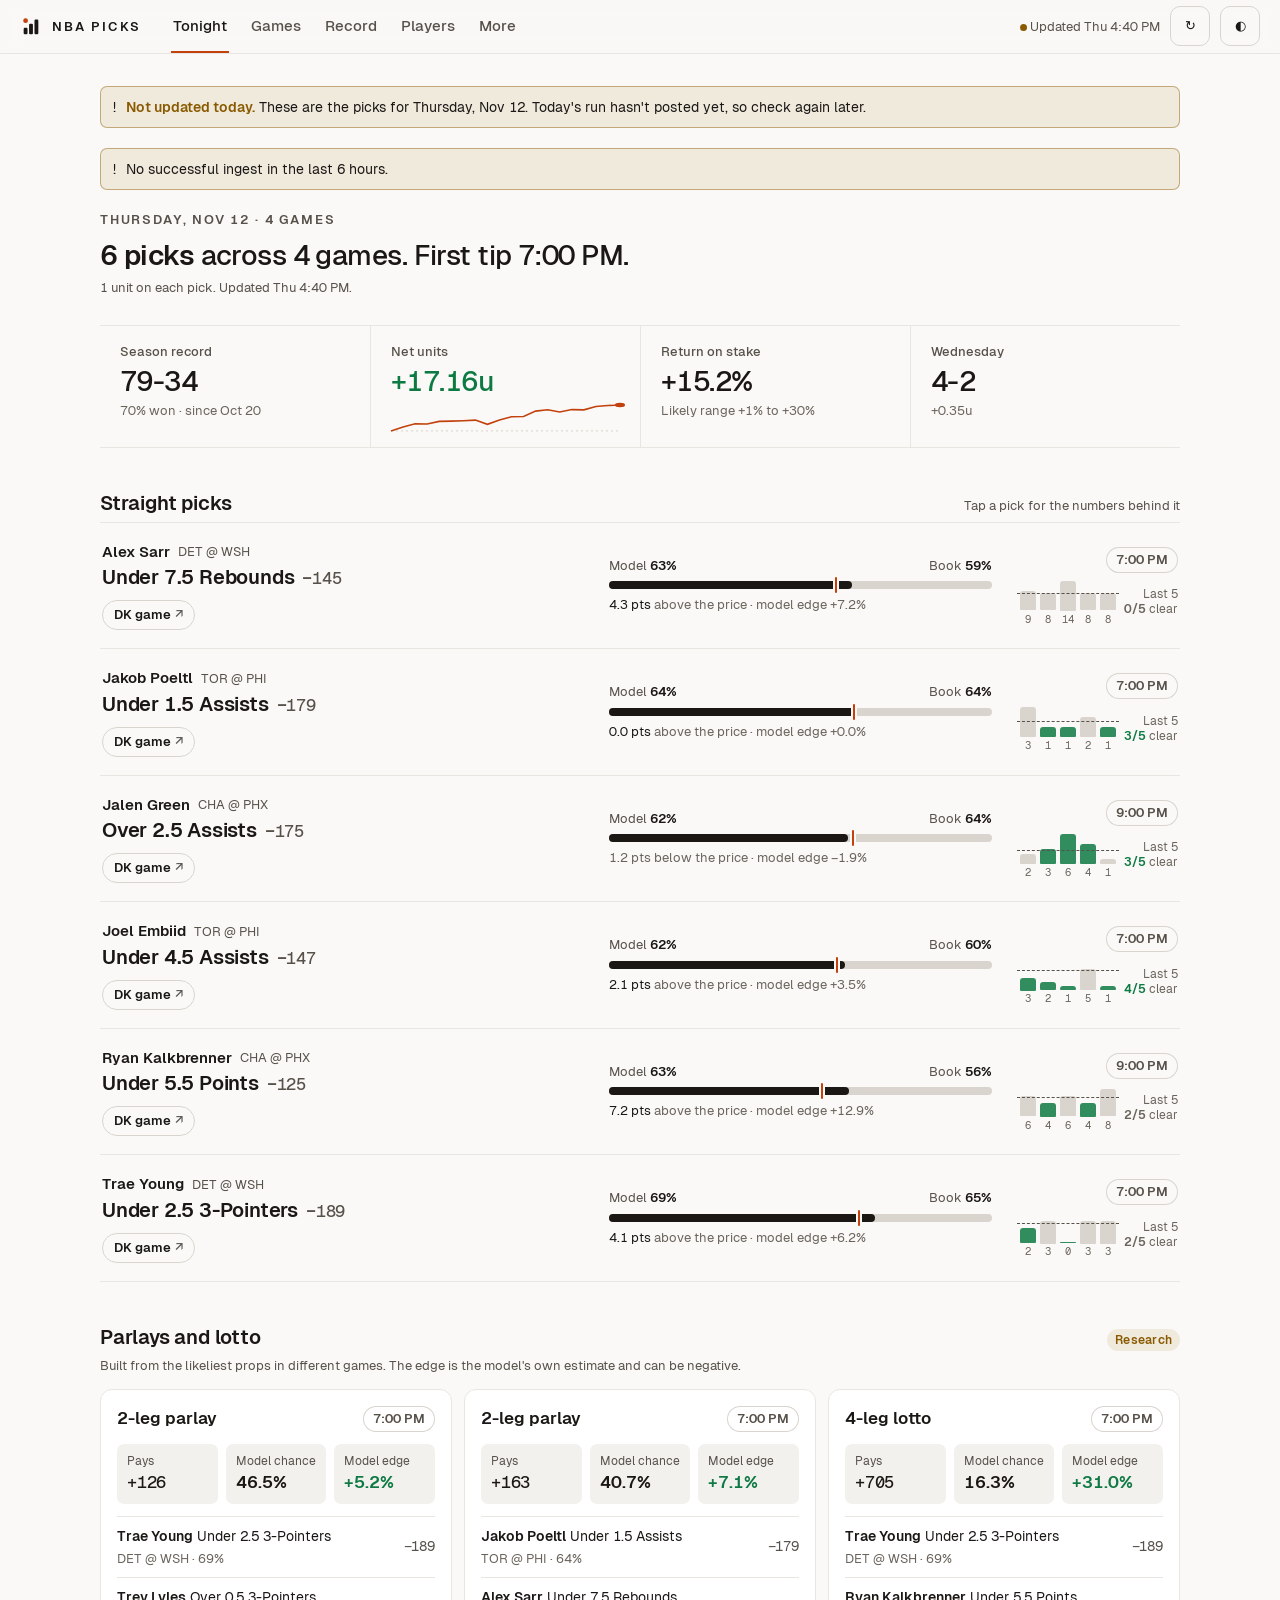
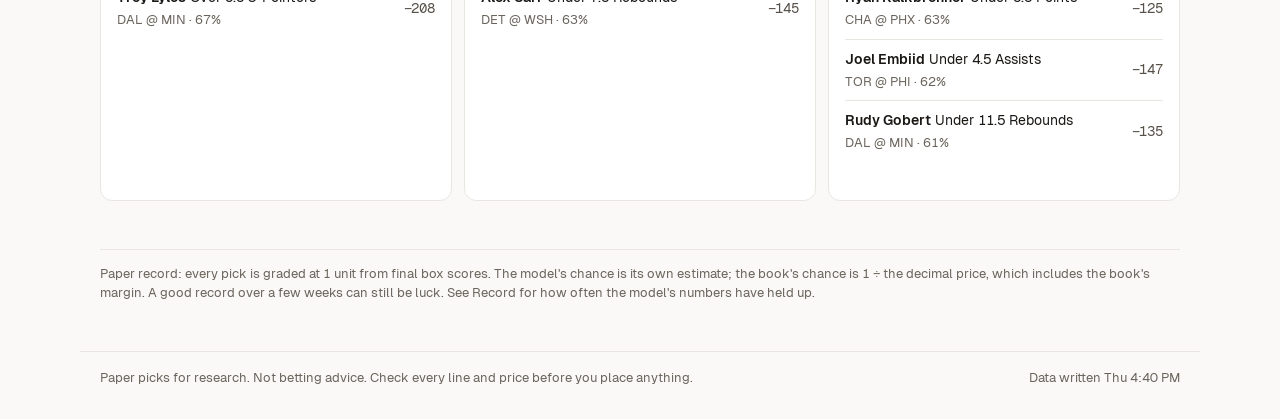
==== site/app/index.html @ 9c7eb616 "Add the NBA Picks app (site/app) in the Fundamentalist design Phone-first app over site/data.json: T" ====
<!doctype html>
<html lang="en">
<head>
<meta charset="utf-8">
<meta name="viewport" content="width=device-width, initial-scale=1, viewport-fit=cover">
<meta name="theme-color" content="#FAF9F7" media="(prefers-color-scheme: light)">
<meta name="theme-color" content="#0B0A09" media="(prefers-color-scheme: dark)">
<meta name="apple-mobile-web-app-capable" content="yes">
<meta name="mobile-web-app-capable" content="yes">
<meta name="apple-mobile-web-app-status-bar-style" content="black-translucent">
<meta name="apple-mobile-web-app-title" content="NBA Picks">
<meta name="format-detection" content="telephone=no">
<title>NBA Picks</title>
<link rel="manifest" href="manifest.webmanifest">
<link rel="apple-touch-icon" sizes="180x180" href="icons/icon-180.png">
<link rel="icon" type="image/svg+xml" href="icons/mark.svg">
<link rel="stylesheet" href="app.css">
<script>try { const t = localStorage.getItem("nba-theme"); if (t) document.documentElement.dataset.theme = t; } catch (e) {}</script>
</head>
<body>
<a class="skip" href="#main">Skip to content</a>
<header class="topbar">
  <a href="#tonight" class="brand-link" aria-label="NBA Picks, tonight"><svg class="mark" viewBox="0 0 24 24" aria-hidden="true"><rect x="4" y="14" width="4.2" height="7" rx="1.2" fill="currentColor"/><rect x="9.9" y="9.5" width="4.2" height="11.5" rx="1.2" fill="currentColor"/><rect x="15.8" y="5" width="4.2" height="16" rx="1.2" fill="currentColor"/><circle cx="6.1" cy="6.2" r="2.6" fill="var(--accent)"/></svg><span class="brand-name">NBA Picks</span></a>
  <nav class="tabs" aria-label="Views">
    <a href="#tonight" data-view="tonight">Tonight</a>
    <a href="#games" data-view="games">Games</a>
    <a href="#record" data-view="record">Record</a>
    <a href="#players" data-view="players">Players</a>
    <a href="#more" data-view="more">More</a>
  </nav>
  <div class="status">
    <span class="meta" id="updated"><span class="live-dot" id="dot"></span> —</span>
    <button class="btn icon" id="refresh" aria-label="Reload the latest picks">↻</button>
    <button class="btn icon" id="theme" aria-label="Switch light or dark">◐</button>
  </div>
</header>
<main id="main" tabindex="-1"><div class="skeleton"></div><div class="skeleton"></div><div class="skeleton"></div></main>
<aside class="drawer" id="drawer" aria-hidden="true" role="dialog" aria-modal="true" aria-label="Pick details">
  <div class="drawer-inner">
    <button class="btn icon close" id="drawer-close" aria-label="Close details">✕</button>
    <div id="drawer-body"></div>
  </div>
</aside>
<div class="scrim" id="scrim" hidden></div>
<nav class="bottom-tabs" aria-label="Main views">
  <a href="#tonight" data-view="tonight"><svg viewBox="0 0 24 24" fill="none" stroke="currentColor" stroke-width="1.7" aria-hidden="true"><circle cx="12" cy="12" r="8.5"/><path d="M3.5 12h17M12 3.5v17M6 6c2.6 2.2 2.6 9.8 0 12M18 6c-2.6 2.2-2.6 9.8 0 12"/></svg>Tonight</a>
  <a href="#games" data-view="games"><svg viewBox="0 0 24 24" fill="none" stroke="currentColor" stroke-width="1.7" aria-hidden="true"><rect x="3" y="5" width="18" height="14" rx="2"/><path d="M12 5v14"/><circle cx="12" cy="12" r="2.6"/></svg>Games</a>
  <a href="#record" data-view="record"><svg viewBox="0 0 24 24" fill="none" stroke="currentColor" stroke-width="1.7" aria-hidden="true"><path d="M4 18l5-6 4 3 7-9"/><path d="M4 21h16"/></svg>Record</a>
  <a href="#players" data-view="players"><svg viewBox="0 0 24 24" fill="none" stroke="currentColor" stroke-width="1.7" aria-hidden="true"><circle cx="12" cy="8" r="3.5"/><path d="M5 20c1.2-3.6 3.8-5.5 7-5.5s5.8 1.9 7 5.5"/></svg>Players</a>
  <a href="#more" data-view="more"><svg viewBox="0 0 24 24" fill="currentColor" aria-hidden="true"><circle cx="6" cy="12" r="1.7"/><circle cx="12" cy="12" r="1.7"/><circle cx="18" cy="12" r="1.7"/></svg>More</a>
</nav>
<footer class="foot">
  <span>Paper picks for research. Not betting advice. Check every line and price before you place anything.</span>
  <span id="foot-run"></span>
</footer>
<script id="embedded" type="application/json"></script>
<script src="app.js"></script>
</body>
</html>
---- site/app/app.css ----
@font-face { font-family: "Geist"; src: url("fonts/Geist-Regular.woff2") format("woff2"); font-weight: 400; font-style: normal; font-display: swap; }
@font-face { font-family: "Geist"; src: url("fonts/Geist-Medium.woff2") format("woff2"); font-weight: 500; font-style: normal; font-display: swap; }
@font-face { font-family: "Geist"; src: url("fonts/Geist-SemiBold.woff2") format("woff2"); font-weight: 600 700; font-style: normal; font-display: swap; }
@font-face { font-family: "Geist Mono"; src: url("fonts/GeistMono-Regular.woff2") format("woff2"); font-weight: 400; font-style: normal; font-display: swap; }
@font-face { font-family: "Geist Mono"; src: url("fonts/GeistMono-Medium.woff2") format("woff2"); font-weight: 500 600; font-style: normal; font-display: swap; }

/* NBA Picks app. Same family as the Fundamentalist app (Geist, hairlines, slim top bar with text tabs, bottom tabs
   on a phone, right-hand drawer, one orchestrated motion moment). The betting palette: a warm "arena at night"
   neutral, court orange for anything you can tap, and money colours (green won / red lost) used only on results
   and units. Meaning is always also carried by a word or sign (Won, Lost, +, −). */
:root {
  --font: "Geist", -apple-system, BlinkMacSystemFont, "SF Pro Text", "Segoe UI", Roboto, sans-serif;
  --mono: "Geist Mono", ui-monospace, "SF Mono", Menlo, monospace;
  --bg: #0B0A09; --panel: #131210; --panel2: #1B1916; --line: rgba(255,240,225,.075); --line2: rgba(255,240,225,.13);
  --text: #F1EEEA; --muted: #A8A39C; --faint: #8F8A83;
  --accent: #FF7A1A; --accent-ink: #FF9A4D; --accent-soft: rgba(255,122,26,.12); --on-accent: #1A0D02;
  --good: #3FD68C; --good-bg: rgba(63,214,140,.10); --good-line: rgba(63,214,140,.35);
  --bad: #FF6B6B; --bad-bg: rgba(255,107,107,.10);
  --hold: #E9C46A; --hold-bg: rgba(233,196,106,.10);
  --neutral: #A8A39C; --neutral-bg: rgba(255,240,225,.06);
  --meter: #F1EEEA; --tick: #FF9A4D;
  --shadow-pop: 0 16px 48px rgba(0,0,0,.55);
  --r-lg: 12px; --r: 10px; --r-sm: 7px; --r-xs: 4px;
  --t-13: 13px; --t-15: 15px; --t-17: 17px; --t-20: 20px; --t-28: 28px; --t-40: 40px;
  --ease: cubic-bezier(.2,.8,.2,1);
  color-scheme: dark;
}
@media (prefers-color-scheme: light) { :root:not([data-theme="dark"]) {
  --bg: #FAF9F7; --panel: #FFFFFF; --panel2: #F3F1EE; --line: #E9E5E0; --line2: #D9D4CD;
  --text: #1A1714; --muted: #57514A; --faint: #6A645C;
  --accent: #C2410C; --accent-ink: #B23A08; --accent-soft: rgba(194,65,12,.08); --on-accent: #FFFFFF;
  --good: #0E7A43; --good-bg: rgba(14,122,67,.08); --good-line: rgba(14,122,67,.35);
  --bad: #B42318; --bad-bg: rgba(180,35,24,.07);
  --hold: #8A5A00; --hold-bg: rgba(160,110,0,.10);
  --neutral: #57514A; --neutral-bg: rgba(0,0,0,.05);
  --meter: #1A1714; --tick: #C2410C;
  --shadow-pop: 0 16px 40px rgba(30,20,10,.14);
  color-scheme: light;
} }
:root[data-theme="light"] {
  --bg: #FAF9F7; --panel: #FFFFFF; --panel2: #F3F1EE; --line: #E9E5E0; --line2: #D9D4CD;
  --text: #1A1714; --muted: #57514A; --faint: #6A645C;
  --accent: #C2410C; --accent-ink: #B23A08; --accent-soft: rgba(194,65,12,.08); --on-accent: #FFFFFF;
  --good: #0E7A43; --good-bg: rgba(14,122,67,.08); --good-line: rgba(14,122,67,.35);
  --bad: #B42318; --bad-bg: rgba(180,35,24,.07);
  --hold: #8A5A00; --hold-bg: rgba(160,110,0,.10);
  --neutral: #57514A; --neutral-bg: rgba(0,0,0,.05);
  --meter: #1A1714; --tick: #C2410C;
  --shadow-pop: 0 16px 40px rgba(30,20,10,.14);
  color-scheme: light;
}
:root[data-theme="dark"] { color-scheme: dark; }

* { box-sizing: border-box; }
html, body { margin: 0; background: var(--bg); color: var(--text); font-family: var(--font); font-size: 15px; line-height: 1.5;
  -webkit-font-smoothing: antialiased; font-variant-numeric: tabular-nums; font-synthesis: none; }
a { color: var(--accent-ink); text-decoration: none; }
button { font-family: inherit; }
b, strong, h1, h2, h3, h4, th { font-weight: 600; }
h1 { font-size: var(--t-28); letter-spacing: -.02em; line-height: 1.15; margin: 0; text-wrap: balance; }
h2 { font-size: var(--t-20); letter-spacing: -.01em; margin: 40px 0 12px; text-wrap: balance; }
h3 { font-size: var(--t-15); margin: 0; }
p { margin: 0; }
:focus-visible { outline: 2px solid var(--accent); outline-offset: 2px; border-radius: 6px; }
.skip { position: absolute; left: -999px; } .skip:focus { left: 8px; top: 8px; z-index: 99; background: var(--panel); padding: 8px; }
.mono { font-family: var(--mono); font-variant-numeric: tabular-nums; letter-spacing: -.01em; }
.muted { color: var(--muted); } .faint { color: var(--faint); }
.pos { color: var(--good); } .neg { color: var(--bad); }
.sub { color: var(--muted); font-size: var(--t-13); margin-top: 6px; }
.kicker { margin: 0 0 8px; font-size: 13px; font-weight: 600; letter-spacing: .14em; text-transform: uppercase; color: var(--muted); }

/* ---------------------------------------------------------------- top bar (slim, text tabs, accent underline) */
.topbar { position: sticky; top: 0; z-index: 20; display: flex; align-items: center; gap: 20px; min-height: 52px;
  padding: 0 max(20px, env(safe-area-inset-right)) 0 max(20px, env(safe-area-inset-left));
  background: color-mix(in srgb, var(--bg) 86%, transparent); backdrop-filter: blur(10px); -webkit-backdrop-filter: blur(10px);
  border-bottom: 1px solid var(--line); }
.brand-link { display: flex; align-items: center; gap: 10px; color: var(--text); min-height: 44px; }
.mark { width: 22px; height: 22px; color: var(--text); flex: none; }
.brand-name { text-transform: uppercase; font-weight: 600; font-size: 13px; letter-spacing: .16em; white-space: nowrap; }
.tabs { display: flex; flex: 1 1 auto; overflow-x: auto; scrollbar-width: none; }
.tabs a { color: var(--muted); padding: 15px 2px; margin: 0 10px; font-weight: 500; white-space: nowrap; transition: color .15s; }
.tabs a:hover { color: var(--text); }
.tabs a.active { color: var(--text); box-shadow: inset 0 -2px 0 var(--accent); }
.status { display: flex; align-items: center; gap: 10px; white-space: nowrap; margin-left: auto; }
.meta { color: var(--muted); font-size: 13px; }
.btn { display: inline-flex; align-items: center; justify-content: center; gap: 6px; min-height: 34px; padding: 6px 12px; border-radius: var(--r);
  border: 1px solid var(--line2); background: transparent; color: var(--text); font-size: 13px; font-weight: 500; cursor: pointer;
  transition: border-color .15s, background .15s; }
.btn:hover { border-color: var(--accent); }
.btn.icon { width: 40px; height: 40px; padding: 0; }
.live-dot { width: 7px; height: 7px; border-radius: 50%; background: var(--good); display: inline-block; }
.live-dot.stale { background: var(--hold); }

main { max-width: 1120px; margin: 0 auto; padding: 32px max(20px, env(safe-area-inset-right)) 48px max(20px, env(safe-area-inset-left)); min-height: 70vh; outline: none; }
.foot { max-width: 1120px; margin: 0 auto; padding: 16px max(20px, env(safe-area-inset-right)) 32px max(20px, env(safe-area-inset-left));
  border-top: 1px solid var(--line); color: var(--faint); font-size: 13px; display: flex; gap: 8px 16px; flex-wrap: wrap; justify-content: space-between; }

/* ---------------------------------------------------------------- page head: kicker, one big line, the toggle */
.head { display: flex; justify-content: space-between; align-items: flex-end; gap: 16px; flex-wrap: wrap; margin-bottom: 28px; }
.head > div { min-width: 0; }
.verdict { font-size: var(--t-28); font-weight: 500; letter-spacing: -.02em; line-height: 1.22; max-width: 30ch; margin: 0; text-wrap: balance; }
.verdict b { font-weight: 600; }
.seg { display: inline-flex; gap: 2px; padding: 3px; border-radius: 999px; background: var(--panel); border: 1px solid var(--line); }
.seg a { padding: 6px 14px; border-radius: 999px; color: var(--muted); font-size: 13px; font-weight: 500; white-space: nowrap; }
.seg a.on { background: var(--panel2); color: var(--text); box-shadow: inset 0 0 0 1px var(--line2); }

/* banner for old data / paused / warnings */
.fresh { display: flex; gap: 10px; align-items: flex-start; background: var(--hold-bg); border: 1px solid color-mix(in srgb, var(--hold) 45%, transparent);
  border-radius: var(--r-sm); padding: 10px 12px; margin: 0 0 20px; font-size: 14px; line-height: 1.45; }
.fresh b { color: var(--hold); }

/* ---------------------------------------------------------------- record strip (tiles separated by hairlines) */
.strip { display: grid; grid-template-columns: repeat(4, minmax(0, 1fr)); border-top: 1px solid var(--line); border-bottom: 1px solid var(--line); margin: 0 0 8px; }
.tile { padding: 16px 20px; min-width: 0; display: grid; gap: 4px; align-content: start; }
.tile + .tile { border-left: 1px solid var(--line); }
.tile .l { font-size: 13px; color: var(--muted); font-weight: 500; }
.tile .v { font-size: var(--t-28); font-weight: 500; letter-spacing: -.02em; line-height: 1.1; white-space: nowrap; }
.tile .s { font-size: 13px; color: var(--faint); }
.tile svg { display: block; width: 100%; height: 26px; margin-top: 4px; overflow: visible; }

/* ---------------------------------------------------------------- the pick card: a bet slip, flat with hairlines */
.sec-h { display: flex; justify-content: space-between; align-items: baseline; gap: 12px; flex-wrap: wrap; margin: 40px 0 4px; }
.sec-h h2 { margin: 0; }
.sec-h .meta a { font-weight: 500; }
.slips { list-style: none; margin: 0; padding: 0; }
.slip { display: grid; grid-template-columns: minmax(0, 1.25fr) minmax(0, 1fr) auto; gap: 8px 28px; align-items: center;
  padding: 18px 2px; border-bottom: 1px solid var(--line); cursor: pointer; transition: background .15s; position: relative; }
.slip:hover { background: color-mix(in srgb, var(--panel) 70%, transparent); }
.slip:first-child { border-top: 1px solid var(--line); }
.who { display: flex; align-items: center; gap: 8px; flex-wrap: wrap; color: var(--muted); font-size: 13px; }
.who .p { color: var(--text); font-weight: 600; font-size: 15px; }
.bet { font-size: var(--t-20); font-weight: 600; letter-spacing: -.01em; margin-top: 2px; line-height: 1.25; }
.bet .odds { font-family: var(--mono); font-weight: 500; font-size: 17px; color: var(--muted); margin-left: 8px; }
.slip-books { display: flex; flex-wrap: wrap; gap: 6px; margin-top: 10px; }
.slip-r { display: flex; flex-direction: column; align-items: flex-end; gap: 8px; }

.book { display: inline-flex; align-items: center; gap: 4px; min-height: 30px; padding: 4px 11px; border-radius: 999px; font-size: 13px; font-weight: 600;
  border: 1px solid var(--line2); color: var(--text); background: transparent; transition: border-color .15s, background .15s; white-space: nowrap; }
.book:hover { border-color: var(--accent); background: var(--accent-soft); }
.book.primary { background: var(--accent); border-color: var(--accent); color: var(--on-accent); }
.book.primary:hover { background: var(--accent-ink); }
.book .arw { opacity: .7; font-weight: 500; }

/* edge meter: model chance (bar) against the book's price (tick). The one orchestrated moment: on load the bars
   fill and the book ticks glide into place. */
.edge { display: grid; gap: 6px; min-width: 0; }
.edge-top { display: flex; justify-content: space-between; gap: 8px; font-size: 13px; color: var(--muted); }
.edge-top b { color: var(--text); font-weight: 600; }
.track { position: relative; height: 8px; border-radius: 4px; background: var(--line2); }
.fill { position: absolute; inset: 0 auto 0 0; border-radius: 4px; background: var(--meter); transform-origin: left center;
  animation: grow .9s var(--ease) both; animation-delay: calc(var(--i, 0) * 60ms); }
.tick { position: absolute; top: -4px; width: 2px; height: 16px; margin-left: -1px; border-radius: 1px; background: var(--tick);
  box-shadow: 0 0 0 2px var(--bg); animation: glide .9s var(--ease) both; animation-delay: calc(var(--i, 0) * 60ms + 120ms); }
.edge-note { font-size: 13px; color: var(--faint); }
.edge-note .up { color: var(--text); }
@keyframes grow { from { transform: scaleX(0); } }
@keyframes glide { from { left: 0%; opacity: 0; } }

/* last five games against the line: a basketball-only detail */
.l5 { display: grid; gap: 3px; }
.l5-plot, .l5-x { display: grid; grid-template-columns: repeat(5, 16px); gap: 4px; }
.l5-plot { height: 30px; align-items: end; position: relative; }
.l5-plot .b { display: block; border-radius: 3px 3px 1px 1px; background: var(--line2); transform-origin: bottom; animation: rise-b .7s var(--ease) both; animation-delay: calc(var(--i, 0) * 50ms + 200ms); }
.l5-plot .b.hit { background: var(--good); opacity: .85; }
.l5-plot .ln { position: absolute; left: -3px; right: -3px; border-top: 1.5px dashed var(--muted); z-index: 1; }
.l5-x span { font-size: 10.5px; color: var(--faint); font-family: var(--mono); text-align: center; line-height: 1; }
@keyframes rise-b { from { transform: scaleY(0); } }
.l5-wrap { display: flex; align-items: center; gap: 8px; }
.l5-cap { font-size: 12px; color: var(--faint); line-height: 1.25; text-align: right; }

/* result chips: colour only on the money; the word always says it too */
.res { display: inline-flex; align-items: center; gap: 6px; height: 26px; padding: 0 10px; border-radius: 999px; font-size: 13px; font-weight: 600; white-space: nowrap; }
.res.win { color: var(--good); background: var(--good-bg); }
.res.loss { color: var(--bad); background: var(--bad-bg); }
.res.pending { color: var(--muted); background: transparent; box-shadow: inset 0 0 0 1px var(--line2); }
.res.live { color: var(--accent-ink); background: var(--accent-soft); }
.res.void, .res.push { color: var(--neutral); background: var(--neutral-bg); }
.tag { display: inline-flex; align-items: center; height: 22px; padding: 0 8px; border-radius: 999px; font-size: 12px; font-weight: 600; letter-spacing: .02em;
  color: var(--hold); background: var(--hold-bg); }
.tag.plain { color: var(--muted); background: var(--neutral-bg); }

/* bet-all row */
.allrow { display: flex; flex-wrap: wrap; gap: 8px; align-items: center; margin: 14px 0 16px; }
.allrow .meta { margin-right: 4px; }

/* ---------------------------------------------------------------- parlays: tickets with legs */
.tickets { display: grid; grid-template-columns: repeat(auto-fit, minmax(min(100%, 340px), 1fr)); gap: 12px; }
.ticket { border: 1px solid var(--line); border-radius: var(--r-lg); background: var(--panel); padding: 16px; display: grid; gap: 12px; align-content: start; }
.ticket-h { display: flex; justify-content: space-between; align-items: flex-start; gap: 10px; flex-wrap: wrap; }
.ticket-h .t { font-weight: 600; font-size: 17px; }
.ticket-nums { display: grid; grid-template-columns: repeat(3, 1fr); gap: 8px; }
.ticket-nums div { background: var(--panel2); border-radius: var(--r-sm); padding: 8px 10px; display: grid; }
.ticket-nums span { font-size: 12px; color: var(--muted); } .ticket-nums b { font-size: 17px; font-weight: 600; }
.legs { list-style: none; margin: 0; padding: 0; display: grid; }
.legs li { display: grid; grid-template-columns: minmax(0, 1fr) auto; gap: 2px 10px; padding: 9px 0; border-top: 1px solid var(--line); font-size: 14px; }
.legs li .m { color: var(--faint); font-size: 13px; }
.legs li .r { grid-row: span 2; align-self: center; display: flex; gap: 8px; align-items: center; }

/* ---------------------------------------------------------------- games */
.games { display: grid; grid-template-columns: repeat(auto-fill, minmax(min(100%, 300px), 1fr)); gap: 12px; }
.game { border: 1px solid var(--line); border-radius: var(--r-lg); background: var(--panel); padding: 16px; display: grid; gap: 12px; }
.game-h { display: flex; justify-content: space-between; align-items: center; gap: 8px; font-size: 13px; color: var(--muted); }
.team { display: grid; grid-template-columns: 52px minmax(0, 1fr) 44px; align-items: center; gap: 10px; }
.team .ab { font-weight: 600; font-size: 17px; letter-spacing: .02em; }
.team .sc { font-family: var(--mono); font-size: 17px; text-align: right; }
.team .pc { font-size: 13px; color: var(--muted); text-align: right; }
.team.fav .ab { color: var(--text); }
.split { display: flex; height: 6px; border-radius: 3px; overflow: hidden; background: var(--line2); gap: 2px; }
.split i { display: block; height: 100%; background: var(--muted); transform-origin: left; animation: grow .9s var(--ease) both; }
.split i.fav { background: var(--meter); }
.game-picks { border-top: 1px solid var(--line); padding-top: 10px; display: grid; gap: 4px; font-size: 14px; }
.game-picks button { all: unset; cursor: pointer; display: flex; justify-content: space-between; gap: 8px; padding: 4px 0; }
.game-picks button:hover .gp-b { color: var(--accent-ink); }
.game-picks button:focus-visible { outline: 2px solid var(--accent); }
.gp-b { font-weight: 500; }

/* ---------------------------------------------------------------- record */
.chart { border-top: 1px solid var(--line); border-bottom: 1px solid var(--line); padding: 16px 0 8px; margin: 8px 0 0; }
.chart svg { display: block; width: 100%; height: 220px; overflow: visible; }
.chart .grid line { stroke: var(--line); }
.chart text { fill: var(--faint); font-size: 11px; font-family: var(--mono); }
.chart .zero { stroke: var(--line2); stroke-dasharray: 3 4; }
.chart .ln { fill: none; stroke: var(--accent); stroke-width: 2; stroke-linejoin: round; stroke-linecap: round; }
.chart .plot { animation: reveal 1.1s var(--ease) both; }
.chart .area { fill: var(--accent-soft); }
.chart .end { fill: var(--accent); stroke: var(--bg); stroke-width: 3; animation: fadein .3s 1s both; }
@keyframes reveal { from { clip-path: inset(0 100% 0 0); } to { clip-path: inset(0 0 0 0); } }
@keyframes fadein { from { opacity: 0; } }
.legend { font-size: 13px; color: var(--muted); margin-top: 6px; }

.two { display: grid; grid-template-columns: minmax(0, 1fr) minmax(0, 1fr); gap: 48px; }
.rows { list-style: none; margin: 0; padding: 0; }
.rows > li { border-bottom: 1px solid var(--line); }
.rows > li:first-child { border-top: 1px solid var(--line); }
.mkt { display: grid; grid-template-columns: 110px minmax(0, 1fr) 70px; gap: 12px; align-items: center; padding: 12px 2px; }
.mkt .n { font-size: 13px; color: var(--faint); }
.hbar { height: 6px; border-radius: 3px; background: var(--line2); position: relative; }
.hbar i { position: absolute; top: 0; bottom: 0; border-radius: 3px; transform-origin: left; animation: grow .9s var(--ease) both; }
.hbar i.p { background: var(--good); } .hbar i.n { background: var(--bad); }
.hbar .mid { position: absolute; left: 50%; top: -3px; bottom: -3px; width: 1px; background: var(--muted); }

details.day > summary { list-style: none; display: grid; grid-template-columns: minmax(0, 1fr) 70px 80px 18px; gap: 12px; align-items: center;
  padding: 12px 2px; cursor: pointer; min-height: 48px; }
details.day > summary::-webkit-details-marker { display: none; }
details.day > summary .chev { color: var(--faint); transition: transform .2s var(--ease); text-align: right; }
details.day[open] > summary .chev { transform: rotate(90deg); }
details.day > summary .d { font-weight: 500; }
details.day > summary .wl { font-family: var(--mono); color: var(--muted); }
details.day > summary .u { text-align: right; font-family: var(--mono); font-weight: 500; }
.day-picks { list-style: none; margin: 0 0 12px; padding: 0; }
.day-picks li { display: grid; grid-template-columns: minmax(0, 1fr) auto; gap: 2px 12px; padding: 8px 2px 8px 14px; border-left: 2px solid var(--line2); margin-left: 2px; font-size: 14px; }
.day-picks li .m { color: var(--faint); font-size: 13px; }
.day-picks li .r { grid-row: span 2; align-self: center; display: flex; gap: 8px; align-items: center; }

.calib { display: grid; gap: 10px; }
.cb { display: grid; grid-template-columns: 104px minmax(0, 1fr) 96px; gap: 12px; align-items: center; font-size: 14px; }
.cb .k { color: var(--muted); }
.cb .track { height: 8px; }
.cb .obs { position: absolute; inset: 0 auto 0 0; border-radius: 4px; background: var(--good); transform-origin: left; animation: grow .9s var(--ease) both; }
.cb .pred { position: absolute; top: -4px; width: 2px; height: 16px; margin-left: -1px; background: var(--text); box-shadow: 0 0 0 2px var(--bg); animation: glide .9s var(--ease) both; }
.cb .v { text-align: right; font-family: var(--mono); font-size: 13px; color: var(--muted); }
.honest { margin-top: 16px; padding: 14px 16px; border: 1px solid var(--line); border-radius: var(--r); background: var(--panel); display: grid; gap: 8px; font-size: 14px; line-height: 1.5; }
.honest b { font-weight: 600; }

/* ---------------------------------------------------------------- players */
.players { display: grid; grid-template-columns: repeat(auto-fill, minmax(min(100%, 340px), 1fr)); gap: 12px; }
.player { border: 1px solid var(--line); border-radius: var(--r-lg); background: var(--panel); padding: 16px; display: grid; gap: 10px; align-content: start; }
.player-h { display: flex; justify-content: space-between; align-items: baseline; gap: 8px; flex-wrap: wrap; }
.player-h b { font-size: 17px; }
.props { list-style: none; margin: 0; padding: 0; }
.props li { display: grid; grid-template-columns: minmax(0, 1fr) auto; gap: 6px 12px; align-items: center; padding: 10px 0; border-top: 1px solid var(--line); }
.props .pb { font-weight: 500; } .props .pm { font-size: 13px; color: var(--faint); }

/* ---------------------------------------------------------------- more */
.kv { display: grid; grid-template-columns: minmax(120px, 200px) minmax(0, 1fr); gap: 0 16px; margin: 0; }
.kv dt, .kv dd { padding: 10px 0; border-bottom: 1px solid var(--line); margin: 0; font-size: 14px; }
.kv dt { color: var(--muted); }
.more-list { list-style: none; margin: 0; padding: 0; display: grid; gap: 8px; }
.more-list a { display: flex; align-items: center; justify-content: space-between; min-height: 52px; padding: 0 16px; border: 1px solid var(--line); border-radius: var(--r); background: var(--panel); color: var(--text); font-weight: 500; }

.empty { padding: 20px 2px; color: var(--muted); border-top: 1px solid var(--line); border-bottom: 1px solid var(--line); }
.disclosure { color: var(--faint); font-size: 13px; border-top: 1px solid var(--line); padding-top: 14px; margin-top: 48px; line-height: 1.5; }

/* ---------------------------------------------------------------- drawer (slides in from the right, like the Fundamentalist stock drawer) */
.scrim { position: fixed; inset: 0; background: rgba(0,0,0,.45); z-index: 40; animation: fadein .15s; }
.drawer { position: fixed; top: 0; right: 0; height: 100%; width: min(560px, 100vw); background: var(--bg); border-left: 1px solid var(--line);
  box-shadow: var(--shadow-pop); z-index: 50; transform: translateX(105%); transition: transform .22s var(--ease); overflow-y: auto; visibility: hidden; }
.drawer.open { transform: none; visibility: visible; }
.drawer-inner { padding: max(24px, env(safe-area-inset-top)) max(24px, env(safe-area-inset-right)) max(32px, env(safe-area-inset-bottom)) 24px; position: relative; display: grid; gap: 24px; }
.drawer .close { position: absolute; top: max(16px, env(safe-area-inset-top)); right: max(16px, env(safe-area-inset-right)); width: 44px; height: 44px; }
.dh { padding-right: 52px; display: grid; gap: 4px; }
.dh .bet { font-size: var(--t-28); letter-spacing: -.02em; }
.dfacts { display: grid; grid-template-columns: repeat(3, minmax(0, 1fr)); gap: 8px; }
.dfacts div { background: var(--panel); border: 1px solid var(--line); border-radius: var(--r-sm); padding: 10px 12px; display: grid; gap: 2px; }
.dfacts span { font-size: 12px; color: var(--muted); } .dfacts b { font-size: 17px; font-weight: 600; }
.why { display: grid; grid-template-columns: minmax(110px, 170px) minmax(0, 1fr); gap: 0 16px; margin: 0; }
.why dt, .why dd { padding: 9px 0; border-bottom: 1px solid var(--line); margin: 0; font-size: 14px; }
.why dt { color: var(--muted); }
.reason { font-size: 14px; color: var(--muted); padding: 10px 12px; border-left: 3px solid var(--accent); background: var(--accent-soft); border-radius: var(--r-xs); }
.dsec h3 { font-size: 13px; color: var(--faint); font-weight: 600; letter-spacing: .08em; text-transform: uppercase; margin-bottom: 8px; }
.l5.big .l5-plot, .l5.big .l5-x { grid-template-columns: repeat(5, 40px); gap: 10px; }
.l5.big .l5-plot { height: 110px; }
.l5.big .l5-x span { font-size: 13px; }

/* ---------------------------------------------------------------- view entry: a short rise, staggered, from a visible start */
.view > * { animation: rise .32s var(--ease) both; }
.view > *:nth-child(2) { animation-delay: 30ms; } .view > *:nth-child(3) { animation-delay: 60ms; } .view > *:nth-child(4) { animation-delay: 90ms; }
.view > *:nth-child(n+5) { animation-delay: 120ms; }
@keyframes rise { from { opacity: .001; transform: translateY(6px); } }
.skeleton { height: 64px; border-bottom: 1px solid var(--line); background: linear-gradient(90deg, transparent, var(--panel), transparent); background-size: 200% 100%; animation: sh 1.2s linear infinite; }
@keyframes sh { from { background-position: 200% 0; } to { background-position: -200% 0; } }

@media (prefers-reduced-motion: reduce) {
  *, *::before, *::after { animation: none !important; transition: none !important; }
}

/* ---------------------------------------------------------------- tablet */
@media (max-width: 960px) {
  .brand-name { display: none; }
  .tabs a { margin: 0 7px; }
  #updated { display: none; }
  .two { grid-template-columns: 1fr; gap: 8px; }
  .slip { grid-template-columns: minmax(0, 1fr) minmax(0, 1fr); }
  .slip-r { grid-column: 1 / -1; flex-direction: row; justify-content: space-between; align-items: center; }
}

/* ---------------------------------------------------------------- iPhone (bottom tabs, 44px targets, safe areas) */
.bottom-tabs { display: none; }
@media (max-width: 640px) {
  html { -webkit-text-size-adjust: 100%; }
  .topbar { padding-top: max(6px, env(safe-area-inset-top)); padding-bottom: 6px; gap: 8px; }
  .topbar .tabs { display: none; }
  .brand-name { display: inline; }
  main { padding: 20px max(16px, env(safe-area-inset-right)) calc(96px + env(safe-area-inset-bottom)) max(16px, env(safe-area-inset-left)); }
  .foot { padding-bottom: calc(96px + env(safe-area-inset-bottom)); }
  .btn { min-height: 44px; } .btn.icon { width: 44px; height: 44px; }
  .book { min-height: 40px; padding: 6px 14px; font-size: 14px; }
  .bottom-tabs { display: grid; grid-template-columns: repeat(5, 1fr); position: fixed; left: 0; right: 0; bottom: 0; z-index: 30;
    padding: 4px max(4px, env(safe-area-inset-right)) env(safe-area-inset-bottom) max(4px, env(safe-area-inset-left));
    background: color-mix(in srgb, var(--bg) 90%, transparent); backdrop-filter: blur(12px); -webkit-backdrop-filter: blur(12px); border-top: 1px solid var(--line); }
  .bottom-tabs a { display: flex; flex-direction: column; align-items: center; justify-content: center; gap: 3px; min-height: 54px; color: var(--muted); font-size: 12px; font-weight: 500; }
  .bottom-tabs a svg { width: 22px; height: 22px; }
  .bottom-tabs a.active { color: var(--text); } .bottom-tabs a.active svg { color: var(--accent); }
  h1 { font-size: 24px; } h2 { font-size: 19px; margin-top: 32px; }
  .verdict { font-size: var(--t-20); }
  .head { margin-bottom: 20px; }
  .strip { grid-template-columns: repeat(2, minmax(0, 1fr)); }
  .tile { padding: 12px; } .tile .v { font-size: var(--t-20); }
  .tile:nth-child(odd) { border-left: 0; } .tile:nth-child(n+3) { border-top: 1px solid var(--line); }
  .slip { grid-template-columns: 1fr; gap: 12px; padding: 16px 0; }
  .slip-r { grid-column: auto; }
  .bet { font-size: 19px; }
  .ticket-nums b { font-size: 15px; }
  .mkt { grid-template-columns: 84px minmax(0, 1fr) 64px; }
  details.day > summary { grid-template-columns: minmax(0, 1fr) 54px 72px 14px; gap: 8px; }
  .cb { grid-template-columns: 64px minmax(0, 1fr) 84px; gap: 8px; }
  .why { grid-template-columns: 1fr; } .why dt { border-bottom: 0; padding-bottom: 0; } .why dd { padding-top: 2px; }
  .kv { grid-template-columns: 1fr; } .kv dt { border-bottom: 0; padding-bottom: 0; } .kv dd { padding-top: 2px; }
  .dfacts b { font-size: 15px; }
  .drawer-inner { padding-left: 16px; padding-right: 16px; }
}
@media (max-width: 640px) and (display-mode: standalone) { .topbar { padding-top: max(12px, env(safe-area-inset-top)); } }
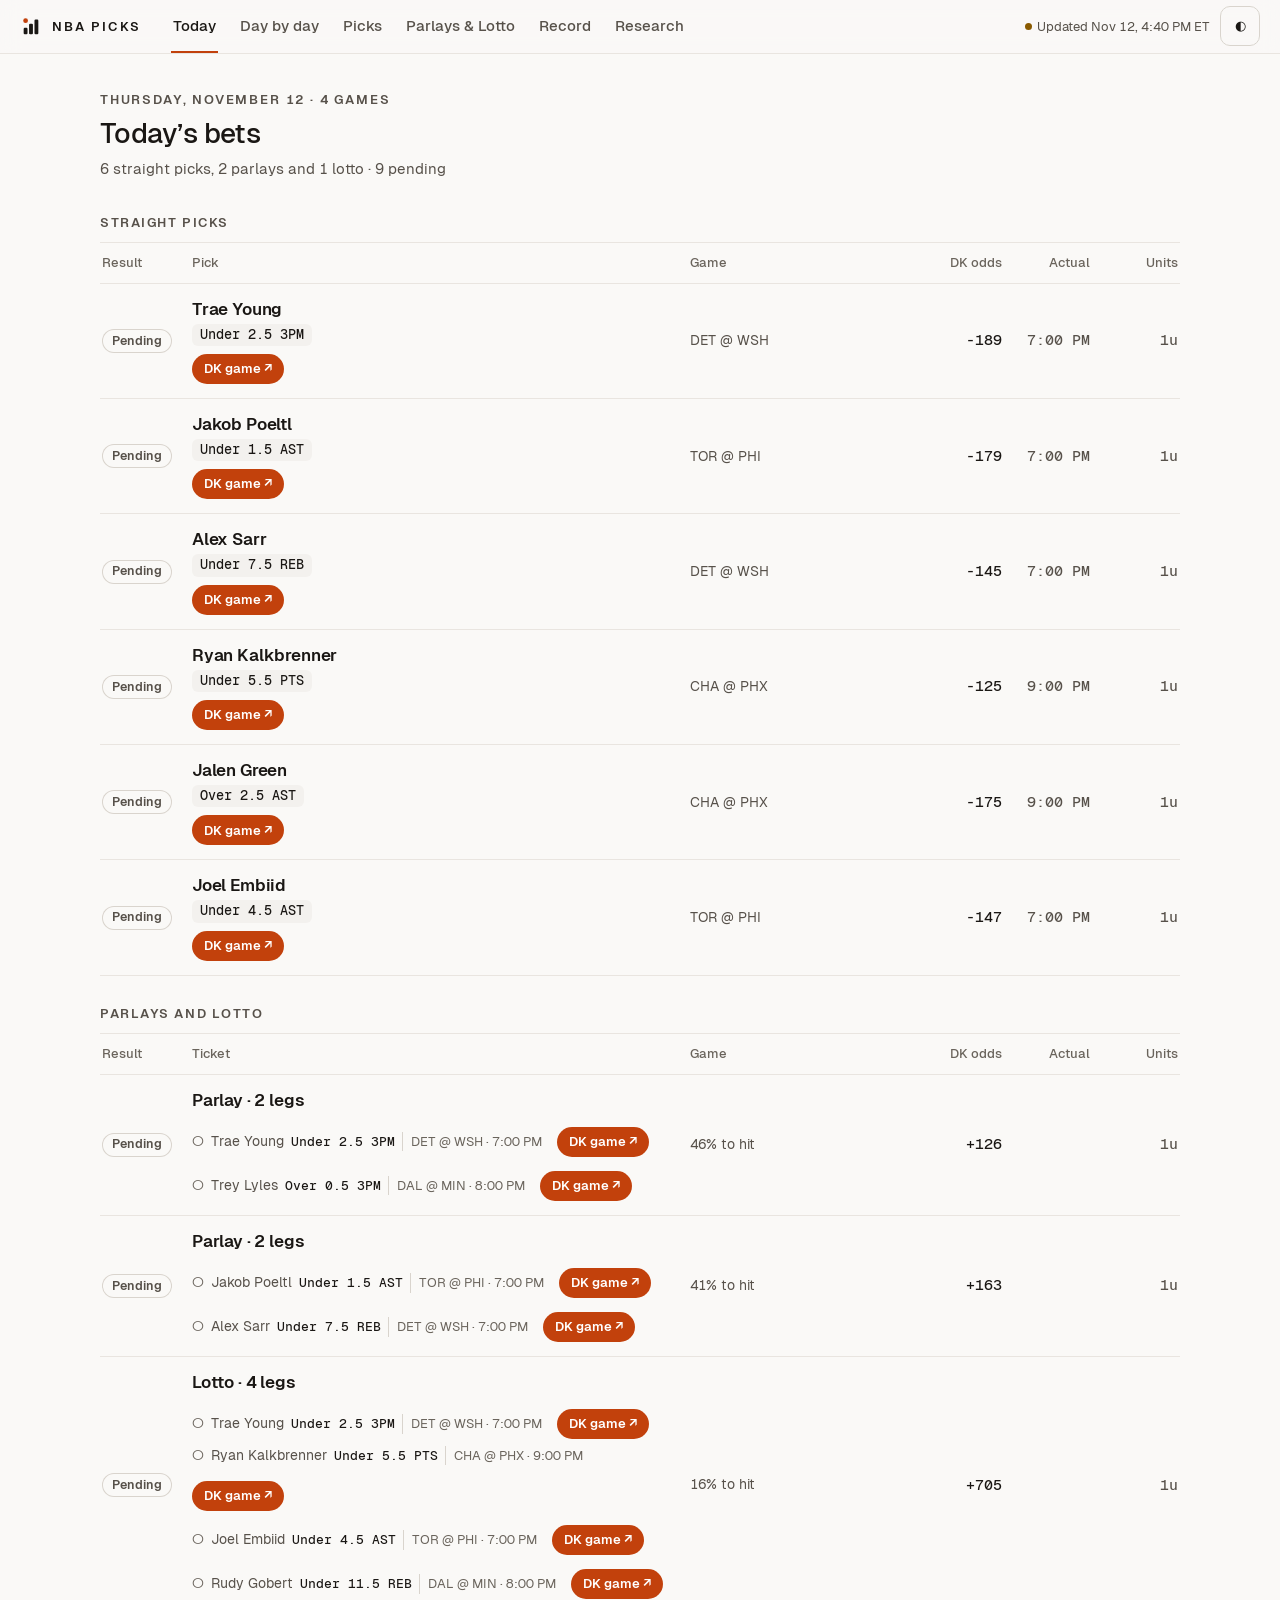
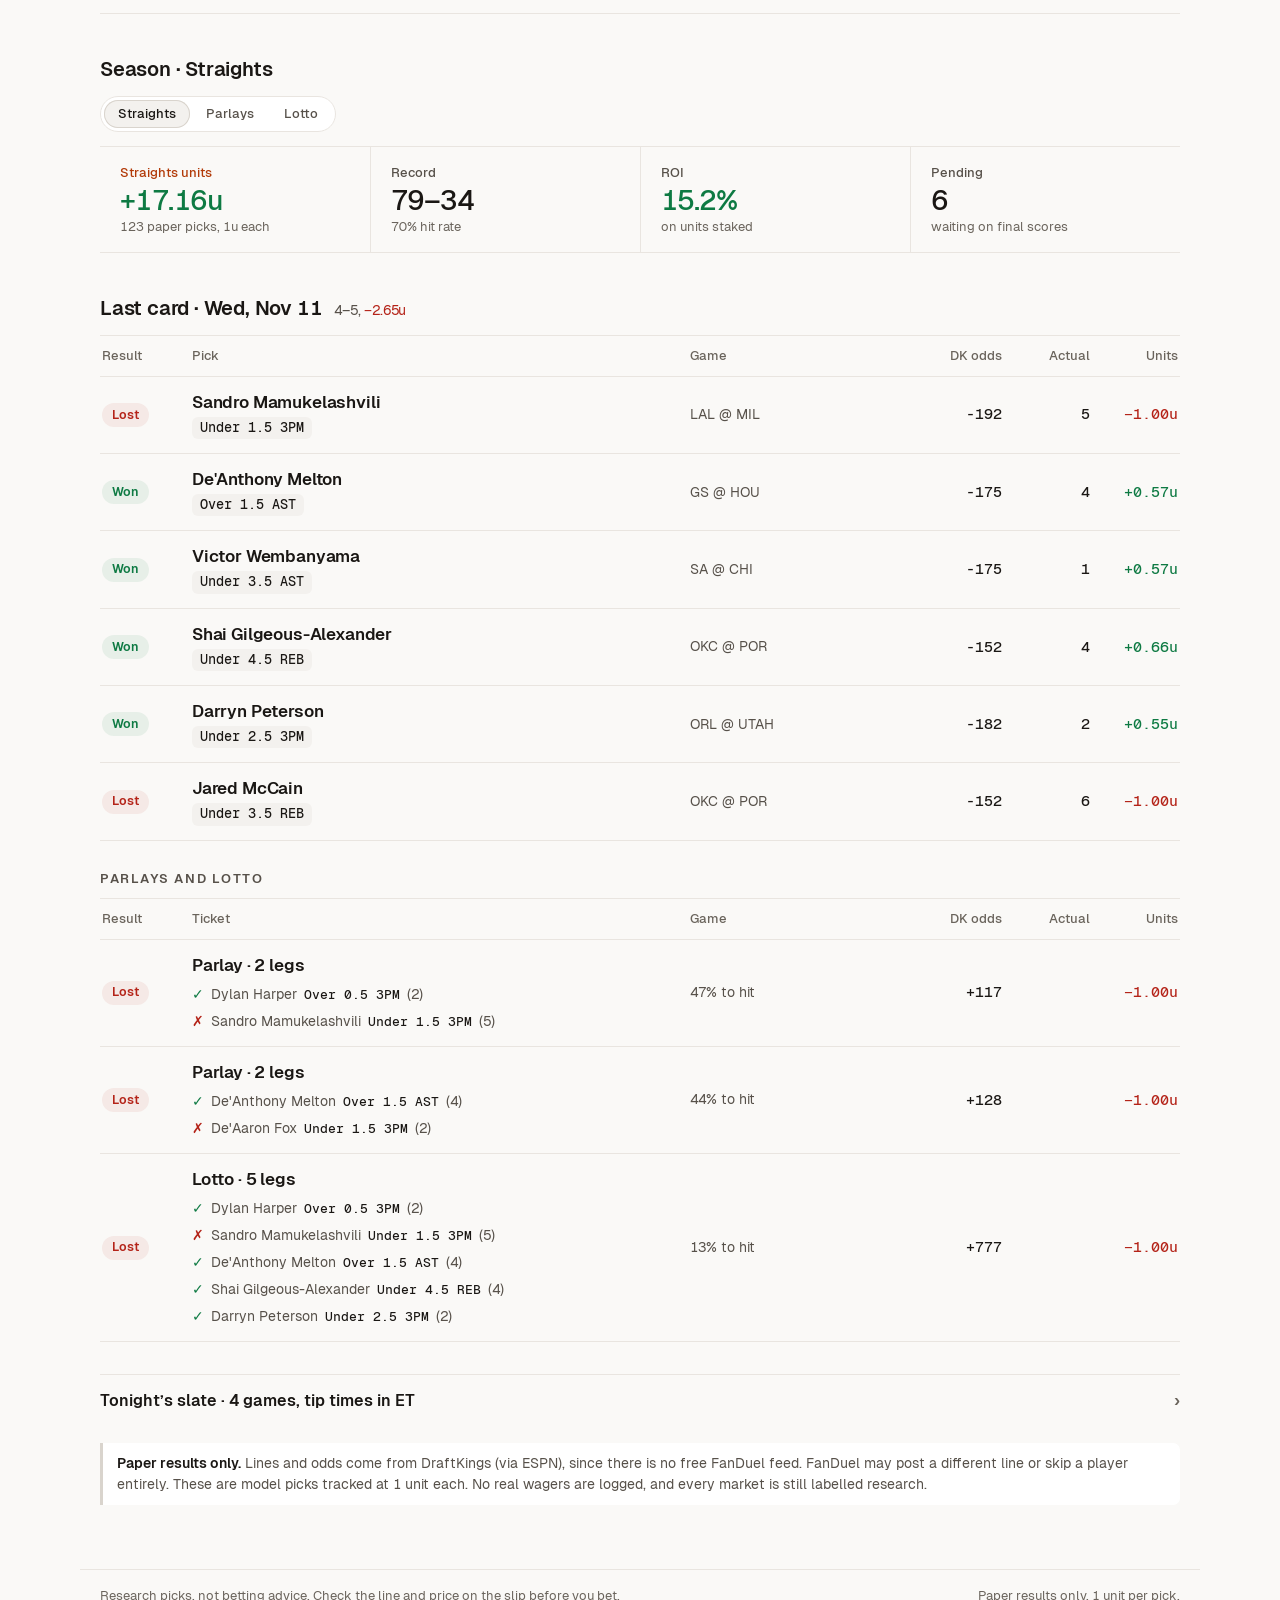
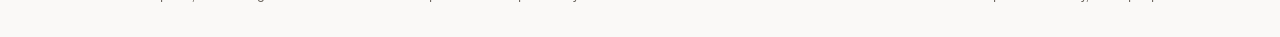
==== commit 83dfe885: "NBA Picks app: same tabs and sections as the NBA Picks dashboard, new design Uday preferred the cont" ====
--- a/site/app/index.html
+++ b/site/app/index.html
@@ -20,38 +20,18 @@
 <body>
 <a class="skip" href="#main">Skip to content</a>
 <header class="topbar">
-  <a href="#tonight" class="brand-link" aria-label="NBA Picks, tonight"><svg class="mark" viewBox="0 0 24 24" aria-hidden="true"><rect x="4" y="14" width="4.2" height="7" rx="1.2" fill="currentColor"/><rect x="9.9" y="9.5" width="4.2" height="11.5" rx="1.2" fill="currentColor"/><rect x="15.8" y="5" width="4.2" height="16" rx="1.2" fill="currentColor"/><circle cx="6.1" cy="6.2" r="2.6" fill="var(--accent)"/></svg><span class="brand-name">NBA Picks</span></a>
-  <nav class="tabs" aria-label="Views">
-    <a href="#tonight" data-view="tonight">Tonight</a>
-    <a href="#games" data-view="games">Games</a>
-    <a href="#record" data-view="record">Record</a>
-    <a href="#players" data-view="players">Players</a>
-    <a href="#more" data-view="more">More</a>
-  </nav>
+  <a href="#today" class="brand-link" aria-label="NBA Picks, today"><svg class="mark" viewBox="0 0 24 24" aria-hidden="true"><rect x="4" y="14" width="4.2" height="7" rx="1.2" fill="currentColor"/><rect x="9.9" y="9.5" width="4.2" height="11.5" rx="1.2" fill="currentColor"/><rect x="15.8" y="5" width="4.2" height="16" rx="1.2" fill="currentColor"/><circle cx="6.1" cy="6.2" r="2.6" fill="var(--accent)"/></svg><span class="brand-name">NBA Picks</span></a>
+  <nav class="tabs" id="tabs" aria-label="Views"></nav>
   <div class="status">
-    <span class="meta" id="updated"><span class="live-dot" id="dot"></span> —</span>
-    <button class="btn icon" id="refresh" aria-label="Reload the latest picks">↻</button>
+    <span class="meta" id="updated"><span class="live-dot"></span> —</span>
     <button class="btn icon" id="theme" aria-label="Switch light or dark">◐</button>
   </div>
 </header>
 <main id="main" tabindex="-1"><div class="skeleton"></div><div class="skeleton"></div><div class="skeleton"></div></main>
-<aside class="drawer" id="drawer" aria-hidden="true" role="dialog" aria-modal="true" aria-label="Pick details">
-  <div class="drawer-inner">
-    <button class="btn icon close" id="drawer-close" aria-label="Close details">✕</button>
-    <div id="drawer-body"></div>
-  </div>
-</aside>
-<div class="scrim" id="scrim" hidden></div>
-<nav class="bottom-tabs" aria-label="Main views">
-  <a href="#tonight" data-view="tonight"><svg viewBox="0 0 24 24" fill="none" stroke="currentColor" stroke-width="1.7" aria-hidden="true"><circle cx="12" cy="12" r="8.5"/><path d="M3.5 12h17M12 3.5v17M6 6c2.6 2.2 2.6 9.8 0 12M18 6c-2.6 2.2-2.6 9.8 0 12"/></svg>Tonight</a>
-  <a href="#games" data-view="games"><svg viewBox="0 0 24 24" fill="none" stroke="currentColor" stroke-width="1.7" aria-hidden="true"><rect x="3" y="5" width="18" height="14" rx="2"/><path d="M12 5v14"/><circle cx="12" cy="12" r="2.6"/></svg>Games</a>
-  <a href="#record" data-view="record"><svg viewBox="0 0 24 24" fill="none" stroke="currentColor" stroke-width="1.7" aria-hidden="true"><path d="M4 18l5-6 4 3 7-9"/><path d="M4 21h16"/></svg>Record</a>
-  <a href="#players" data-view="players"><svg viewBox="0 0 24 24" fill="none" stroke="currentColor" stroke-width="1.7" aria-hidden="true"><circle cx="12" cy="8" r="3.5"/><path d="M5 20c1.2-3.6 3.8-5.5 7-5.5s5.8 1.9 7 5.5"/></svg>Players</a>
-  <a href="#more" data-view="more"><svg viewBox="0 0 24 24" fill="currentColor" aria-hidden="true"><circle cx="6" cy="12" r="1.7"/><circle cx="12" cy="12" r="1.7"/><circle cx="18" cy="12" r="1.7"/></svg>More</a>
-</nav>
+<nav class="bottom-tabs" id="btabs" aria-label="Main views"></nav>
 <footer class="foot">
-  <span>Paper picks for research. Not betting advice. Check every line and price before you place anything.</span>
-  <span id="foot-run"></span>
+  <span>Research picks, not betting advice. Check the line and price on the slip before you bet.</span>
+  <span>Paper results only, 1 unit per pick.</span>
 </footer>
 <script id="embedded" type="application/json"></script>
 <script src="app.js"></script>
--- a/site/app/app.css
+++ b/site/app/app.css
@@ -4,10 +4,10 @@
 @font-face { font-family: "Geist Mono"; src: url("fonts/GeistMono-Regular.woff2") format("woff2"); font-weight: 400; font-style: normal; font-display: swap; }
 @font-face { font-family: "Geist Mono"; src: url("fonts/GeistMono-Medium.woff2") format("woff2"); font-weight: 500 600; font-style: normal; font-display: swap; }
 
-/* NBA Picks app. Same family as the Fundamentalist app (Geist, hairlines, slim top bar with text tabs, bottom tabs
-   on a phone, right-hand drawer, one orchestrated motion moment). The betting palette: a warm "arena at night"
-   neutral, court orange for anything you can tap, and money colours (green won / red lost) used only on results
-   and units. Meaning is always also carried by a word or sign (Won, Lost, +, −). */
+/* NBA Picks app. The NBA Picks dashboard's tabs and sections, drawn in the Fundamentalist app's design: Geist,
+   hairlines instead of boxes, slim top bar with text tabs, bottom tabs on a phone, short rise on view change,
+   charts that sweep in. Betting palette: warm "arena at night" neutrals, court orange for the one accent,
+   green / red only on results and units (the word Won / Lost always says it too). */
 :root {
   --font: "Geist", -apple-system, BlinkMacSystemFont, "SF Pro Text", "Segoe UI", Roboto, sans-serif;
   --mono: "Geist Mono", ui-monospace, "SF Mono", Menlo, monospace;
@@ -51,312 +51,204 @@
 }
 :root[data-theme="dark"] { color-scheme: dark; }
 
+
+/* names the dashboard code uses for colours (charts are drawn with these) */
+:root { --fg: var(--text); --mut: var(--muted); --pos: var(--good); --neg: var(--bad); --info: var(--muted); --warn: var(--hold);
+  --acc: var(--accent); --chart: var(--accent); --posbar: var(--good); --negbar: var(--bad); --fd: #1A7FE0; }
+
 * { box-sizing: border-box; }
 html, body { margin: 0; background: var(--bg); color: var(--text); font-family: var(--font); font-size: 15px; line-height: 1.5;
-  -webkit-font-smoothing: antialiased; font-variant-numeric: tabular-nums; font-synthesis: none; }
+  -webkit-font-smoothing: antialiased; font-variant-numeric: tabular-nums; font-synthesis: none; overflow-x: hidden; }
 a { color: var(--accent-ink); text-decoration: none; }
-button { font-family: inherit; }
-b, strong, h1, h2, h3, h4, th { font-weight: 600; }
-h1 { font-size: var(--t-28); letter-spacing: -.02em; line-height: 1.15; margin: 0; text-wrap: balance; }
-h2 { font-size: var(--t-20); letter-spacing: -.01em; margin: 40px 0 12px; text-wrap: balance; }
-h3 { font-size: var(--t-15); margin: 0; }
-p { margin: 0; }
+button, select { font-family: inherit; }
+b, strong, h1, h2, h3, th { font-weight: 600; }
 :focus-visible { outline: 2px solid var(--accent); outline-offset: 2px; border-radius: 6px; }
 .skip { position: absolute; left: -999px; } .skip:focus { left: 8px; top: 8px; z-index: 99; background: var(--panel); padding: 8px; }
-.mono { font-family: var(--mono); font-variant-numeric: tabular-nums; letter-spacing: -.01em; }
-.muted { color: var(--muted); } .faint { color: var(--faint); }
-.pos { color: var(--good); } .neg { color: var(--bad); }
-.sub { color: var(--muted); font-size: var(--t-13); margin-top: 6px; }
-.kicker { margin: 0 0 8px; font-size: 13px; font-weight: 600; letter-spacing: .14em; text-transform: uppercase; color: var(--muted); }
-
-/* ---------------------------------------------------------------- top bar (slim, text tabs, accent underline) */
-.topbar { position: sticky; top: 0; z-index: 20; display: flex; align-items: center; gap: 20px; min-height: 52px;
+.pos { color: var(--good); } .neg { color: var(--bad); } .mut { color: var(--muted); } .warn { color: var(--hold); }
+.num { font-family: var(--mono); font-size: 14px; font-weight: 500; font-variant-numeric: tabular-nums; }
+
+/* ---------------------------------------------------------------- top bar */
+body::before { content: ""; position: fixed; inset: 0 0 auto; height: env(safe-area-inset-top, 0px); z-index: 21; background: var(--bg); }
+.topbar { position: sticky; top: env(safe-area-inset-top, 0px); z-index: 20; display: flex; align-items: center; gap: 20px; min-height: 52px;
   padding: 0 max(20px, env(safe-area-inset-right)) 0 max(20px, env(safe-area-inset-left));
-  background: color-mix(in srgb, var(--bg) 86%, transparent); backdrop-filter: blur(10px); -webkit-backdrop-filter: blur(10px);
-  border-bottom: 1px solid var(--line); }
+  background: color-mix(in srgb, var(--bg) 86%, transparent); backdrop-filter: blur(10px); -webkit-backdrop-filter: blur(10px); border-bottom: 1px solid var(--line); }
 .brand-link { display: flex; align-items: center; gap: 10px; color: var(--text); min-height: 44px; }
 .mark { width: 22px; height: 22px; color: var(--text); flex: none; }
 .brand-name { text-transform: uppercase; font-weight: 600; font-size: 13px; letter-spacing: .16em; white-space: nowrap; }
 .tabs { display: flex; flex: 1 1 auto; overflow-x: auto; scrollbar-width: none; }
 .tabs a { color: var(--muted); padding: 15px 2px; margin: 0 10px; font-weight: 500; white-space: nowrap; transition: color .15s; }
-.tabs a:hover { color: var(--text); }
-.tabs a.active { color: var(--text); box-shadow: inset 0 -2px 0 var(--accent); }
+.tabs a:hover { color: var(--text); } .tabs a.active { color: var(--text); box-shadow: inset 0 -2px 0 var(--accent); }
 .status { display: flex; align-items: center; gap: 10px; white-space: nowrap; margin-left: auto; }
 .meta { color: var(--muted); font-size: 13px; }
-.btn { display: inline-flex; align-items: center; justify-content: center; gap: 6px; min-height: 34px; padding: 6px 12px; border-radius: var(--r);
-  border: 1px solid var(--line2); background: transparent; color: var(--text); font-size: 13px; font-weight: 500; cursor: pointer;
-  transition: border-color .15s, background .15s; }
-.btn:hover { border-color: var(--accent); }
-.btn.icon { width: 40px; height: 40px; padding: 0; }
-.live-dot { width: 7px; height: 7px; border-radius: 50%; background: var(--good); display: inline-block; }
+.live-dot { width: 7px; height: 7px; border-radius: 50%; background: var(--good); display: inline-block; vertical-align: 1px; margin-right: 2px; }
 .live-dot.stale { background: var(--hold); }
-
-main { max-width: 1120px; margin: 0 auto; padding: 32px max(20px, env(safe-area-inset-right)) 48px max(20px, env(safe-area-inset-left)); min-height: 70vh; outline: none; }
+.btn { display: inline-flex; align-items: center; justify-content: center; min-height: 34px; padding: 6px 12px; border-radius: var(--r);
+  border: 1px solid var(--line2); background: transparent; color: var(--text); font-size: 13px; cursor: pointer; transition: border-color .15s; }
+.btn:hover { border-color: var(--accent); } .btn.icon { width: 40px; height: 40px; padding: 0; }
+
+main { max-width: 1120px; margin: 0 auto; padding: 8px max(20px, env(safe-area-inset-right)) 48px max(20px, env(safe-area-inset-left)); min-height: 70vh; outline: none; }
 .foot { max-width: 1120px; margin: 0 auto; padding: 16px max(20px, env(safe-area-inset-right)) 32px max(20px, env(safe-area-inset-left));
   border-top: 1px solid var(--line); color: var(--faint); font-size: 13px; display: flex; gap: 8px 16px; flex-wrap: wrap; justify-content: space-between; }
 
-/* ---------------------------------------------------------------- page head: kicker, one big line, the toggle */
-.head { display: flex; justify-content: space-between; align-items: flex-end; gap: 16px; flex-wrap: wrap; margin-bottom: 28px; }
-.head > div { min-width: 0; }
-.verdict { font-size: var(--t-28); font-weight: 500; letter-spacing: -.02em; line-height: 1.22; max-width: 30ch; margin: 0; text-wrap: balance; }
-.verdict b { font-weight: 600; }
-.seg { display: inline-flex; gap: 2px; padding: 3px; border-radius: 999px; background: var(--panel); border: 1px solid var(--line); }
-.seg a { padding: 6px 14px; border-radius: 999px; color: var(--muted); font-size: 13px; font-weight: 500; white-space: nowrap; }
-.seg a.on { background: var(--panel2); color: var(--text); box-shadow: inset 0 0 0 1px var(--line2); }
-
-/* banner for old data / paused / warnings */
-.fresh { display: flex; gap: 10px; align-items: flex-start; background: var(--hold-bg); border: 1px solid color-mix(in srgb, var(--hold) 45%, transparent);
-  border-radius: var(--r-sm); padding: 10px 12px; margin: 0 0 20px; font-size: 14px; line-height: 1.45; }
-.fresh b { color: var(--hold); }
-
-/* ---------------------------------------------------------------- record strip (tiles separated by hairlines) */
-.strip { display: grid; grid-template-columns: repeat(4, minmax(0, 1fr)); border-top: 1px solid var(--line); border-bottom: 1px solid var(--line); margin: 0 0 8px; }
-.tile { padding: 16px 20px; min-width: 0; display: grid; gap: 4px; align-content: start; }
-.tile + .tile { border-left: 1px solid var(--line); }
-.tile .l { font-size: 13px; color: var(--muted); font-weight: 500; }
-.tile .v { font-size: var(--t-28); font-weight: 500; letter-spacing: -.02em; line-height: 1.1; white-space: nowrap; }
-.tile .s { font-size: 13px; color: var(--faint); }
-.tile svg { display: block; width: 100%; height: 26px; margin-top: 4px; overflow: visible; }
-
-/* ---------------------------------------------------------------- the pick card: a bet slip, flat with hairlines */
-.sec-h { display: flex; justify-content: space-between; align-items: baseline; gap: 12px; flex-wrap: wrap; margin: 40px 0 4px; }
-.sec-h h2 { margin: 0; }
-.sec-h .meta a { font-weight: 500; }
-.slips { list-style: none; margin: 0; padding: 0; }
-.slip { display: grid; grid-template-columns: minmax(0, 1.25fr) minmax(0, 1fr) auto; gap: 8px 28px; align-items: center;
-  padding: 18px 2px; border-bottom: 1px solid var(--line); cursor: pointer; transition: background .15s; position: relative; }
-.slip:hover { background: color-mix(in srgb, var(--panel) 70%, transparent); }
-.slip:first-child { border-top: 1px solid var(--line); }
-.who { display: flex; align-items: center; gap: 8px; flex-wrap: wrap; color: var(--muted); font-size: 13px; }
-.who .p { color: var(--text); font-weight: 600; font-size: 15px; }
-.bet { font-size: var(--t-20); font-weight: 600; letter-spacing: -.01em; margin-top: 2px; line-height: 1.25; }
-.bet .odds { font-family: var(--mono); font-weight: 500; font-size: 17px; color: var(--muted); margin-left: 8px; }
-.slip-books { display: flex; flex-wrap: wrap; gap: 6px; margin-top: 10px; }
-.slip-r { display: flex; flex-direction: column; align-items: flex-end; gap: 8px; }
-
-.book { display: inline-flex; align-items: center; gap: 4px; min-height: 30px; padding: 4px 11px; border-radius: 999px; font-size: 13px; font-weight: 600;
-  border: 1px solid var(--line2); color: var(--text); background: transparent; transition: border-color .15s, background .15s; white-space: nowrap; }
-.book:hover { border-color: var(--accent); background: var(--accent-soft); }
-.book.primary { background: var(--accent); border-color: var(--accent); color: var(--on-accent); }
-.book.primary:hover { background: var(--accent-ink); }
-.book .arw { opacity: .7; font-weight: 500; }
-
-/* edge meter: model chance (bar) against the book's price (tick). The one orchestrated moment: on load the bars
-   fill and the book ticks glide into place. */
-.edge { display: grid; gap: 6px; min-width: 0; }
-.edge-top { display: flex; justify-content: space-between; gap: 8px; font-size: 13px; color: var(--muted); }
-.edge-top b { color: var(--text); font-weight: 600; }
-.track { position: relative; height: 8px; border-radius: 4px; background: var(--line2); }
-.fill { position: absolute; inset: 0 auto 0 0; border-radius: 4px; background: var(--meter); transform-origin: left center;
-  animation: grow .9s var(--ease) both; animation-delay: calc(var(--i, 0) * 60ms); }
-.tick { position: absolute; top: -4px; width: 2px; height: 16px; margin-left: -1px; border-radius: 1px; background: var(--tick);
-  box-shadow: 0 0 0 2px var(--bg); animation: glide .9s var(--ease) both; animation-delay: calc(var(--i, 0) * 60ms + 120ms); }
-.edge-note { font-size: 13px; color: var(--faint); }
-.edge-note .up { color: var(--text); }
+/* ---------------------------------------------------------------- page head */
+.hero { padding: 28px 0 4px; }
+.eyebrow { margin: 0 0 8px; font-size: 13px; font-weight: 600; letter-spacing: .14em; text-transform: uppercase; color: var(--muted); }
+h1 { font-size: var(--t-28); font-weight: 500; letter-spacing: -.02em; line-height: 1.18; margin: 0; text-wrap: balance; }
+h2 { font-size: var(--t-20); letter-spacing: -.01em; margin: 40px 0 12px; display: flex; flex-wrap: wrap; gap: 4px 12px; align-items: baseline; text-wrap: balance; }
+h2 small { font-size: 14px; font-weight: 400; color: var(--muted); }
+.sub { color: var(--muted); margin: 8px 0 0; font-size: 15px; }
+.lab2 { font-size: 13px; font-weight: 600; letter-spacing: .12em; text-transform: uppercase; color: var(--muted); margin: 28px 0 10px; }
+
+/* ---------------------------------------------------------------- KPI strip: tiles separated by hairlines */
+.kpis { display: grid; grid-template-columns: repeat(4, minmax(0, 1fr)); border-top: 1px solid var(--line); border-bottom: 1px solid var(--line); margin-top: 16px; }
+.kpi { padding: 16px 20px; min-width: 0; }
+.kpi + .kpi { border-left: 1px solid var(--line); }
+.kpi .l { font-size: 13px; color: var(--muted); font-weight: 500; }
+.kpi .v { font-size: var(--t-28); font-weight: 500; letter-spacing: -.02em; line-height: 1.15; margin-top: 2px; white-space: nowrap; }
+.kpi .s { font-size: 13px; color: var(--faint); }
+.kpi.main .l { color: var(--accent-ink); }
+
+/* ---------------------------------------------------------------- pills */
+.pill { display: inline-flex; align-items: center; height: 24px; padding: 0 10px; border-radius: 999px; font-size: 12.5px; font-weight: 600; white-space: nowrap; }
+.pill.win { color: var(--good); background: var(--good-bg); }
+.pill.loss { color: var(--bad); background: var(--bad-bg); }
+.pill.pending { color: var(--muted); box-shadow: inset 0 0 0 1px var(--line2); }
+.pill.void, .pill.push { color: var(--neutral); background: var(--neutral-bg); }
+.pill.paper { color: var(--muted); box-shadow: inset 0 0 0 1px var(--line2); }
+
+/* ---------------------------------------------------------------- bet list: flat rows on hairlines */
+.bl { list-style: none; margin: 0; padding: 0; border-top: 1px solid var(--line); }
+.row { display: grid; grid-template-columns: 76px minmax(0, 1.7fr) minmax(0, .8fr) 70px 74px 74px; gap: 14px; align-items: center; padding: 14px 2px;
+  border-bottom: 1px solid var(--line); transition: background .15s; }
+.row:not(.hd):hover { background: color-mix(in srgb, var(--panel) 70%, transparent); }
+.row.hd { font-size: 13px; font-weight: 500; color: var(--faint); padding-block: 10px; }
+.row.hd span:nth-child(n+4) { text-align: right; }
+.row .who { min-width: 0; }
+.row .who > b { font-size: 17px; font-weight: 600; letter-spacing: -.01em; display: block; line-height: 1.3; }
+.bet { display: inline-block; font-family: var(--mono); font-size: 13.5px; font-weight: 500; color: var(--text); background: var(--panel2); border-radius: 6px; padding: 1px 8px; margin-top: 4px; white-space: nowrap; }
+.row .gm { color: var(--muted); font-size: 14px; }
+.row .odds, .row .act, .row .un { text-align: right; font-family: var(--mono); font-size: 15px; font-weight: 500; white-space: nowrap; }
+.row .act { color: var(--muted); } .row .act b { color: var(--text); } .row .un { font-weight: 600; }
+.legs { display: grid; gap: 6px; margin-top: 8px; font-size: 14px; color: var(--muted); }
+.leg { display: flex; gap: 7px; align-items: baseline; flex-wrap: wrap; }
+.leg::before { content: "○"; color: var(--faint); width: 12px; } .leg.win::before { content: "✓"; color: var(--good); } .leg.loss::before { content: "✗"; color: var(--bad); }
+.leg .lg { font-size: 13px; color: var(--faint); padding: 0 8px; border-left: 1px solid var(--line2); white-space: nowrap; }
+.leg b { color: var(--text); font-family: var(--mono); font-size: 13px; font-weight: 500; white-space: nowrap; }
+
+/* bet buttons: DraftKings in the accent, FanDuel in its own blue, so they read at a glance */
+.bb { display: flex; gap: 6px; flex-wrap: wrap; margin-top: 8px; }
+a.dk { display: inline-flex; align-items: center; min-height: 30px; padding: 4px 12px; border-radius: 999px; font-size: 13px; font-weight: 600; white-space: nowrap;
+  color: var(--on-accent); background: var(--accent); transition: filter .15s, transform .15s var(--ease); }
+a.dk.fd { background: var(--fd); color: #fff; }
+a.dk:hover { filter: brightness(1.08); } a.dk:active { transform: scale(.97); }
+.g a.dk { margin-top: 8px; }
+
+/* ---------------------------------------------------------------- tickets, games, notes */
+.tk { border-bottom: 1px solid var(--line); padding: 14px 2px; }
+.games { display: grid; grid-template-columns: repeat(auto-fill, minmax(160px, 1fr)); gap: 0; border-top: 1px solid var(--line); margin-top: 8px; }
+.g { padding: 12px 2px; border-bottom: 1px solid var(--line); }
+.g b { font-size: 16px; } .g span { display: block; font-family: var(--mono); font-size: 13px; color: var(--muted); }
+details.fold { margin-top: 32px; border-top: 1px solid var(--line); }
+details.fold > summary { cursor: pointer; font-weight: 600; font-size: 16px; padding: 14px 0; list-style: none; display: flex; justify-content: space-between; align-items: center; gap: 12px; }
+details.fold > summary::-webkit-details-marker { display: none; }
+details.fold > summary::after { content: "›"; color: var(--faint); transition: transform .2s var(--ease); }
+details.fold[open] > summary::after { transform: rotate(90deg); }
+.note { border-left: 3px solid var(--accent); background: var(--accent-soft); border-radius: 0 var(--r-sm) var(--r-sm) 0; padding: 10px 14px; font-size: 14px; margin: 16px 0; line-height: 1.5; }
+.note.w { border-color: var(--line2); background: var(--panel); color: var(--muted); } .note.w b { color: var(--text); }
+.empty { border-top: 1px solid var(--line); border-bottom: 1px solid var(--line); padding: 20px 2px; color: var(--muted); }
+.empty b { color: var(--text); font-size: 17px; display: block; margin-bottom: 4px; }
+.hl { display: flex; flex-wrap: wrap; gap: 8px; }
+.chip { border: 1px solid var(--line); border-radius: var(--r-sm); padding: 6px 10px; display: flex; flex-direction: column; }
+.chip span { font-size: 12px; color: var(--muted); } .chip b { font-family: var(--mono); font-size: 13px; font-weight: 500; }
+
+/* ---------------------------------------------------------------- filters */
+.tools { display: flex; flex-wrap: wrap; gap: 8px 12px; align-items: center; margin: 12px 0 14px; }
+.seg { display: inline-flex; flex-wrap: wrap; gap: 2px; padding: 3px; border-radius: 999px; background: var(--panel); border: 1px solid var(--line); }
+.seg button { background: none; border: 0; color: var(--muted); padding: 6px 14px; border-radius: 999px; font-size: 13px; font-weight: 500; cursor: pointer; transition: color .15s, background .15s; }
+.seg button[aria-pressed=true] { background: var(--panel2); color: var(--text); box-shadow: inset 0 0 0 1px var(--line2); }
+select { background: var(--panel); color: var(--text); border: 1px solid var(--line2); border-radius: var(--r); padding: 7px 10px; font-size: 14px; max-width: 100%; }
+
+/* ---------------------------------------------------------------- tables */
+.tw { overflow-x: auto; max-width: 100%; border-top: 1px solid var(--line); }
+table { width: 100%; border-collapse: collapse; font-size: 14px; }
+th { text-align: left; font-size: 13px; font-weight: 500; color: var(--faint); padding: 10px; border-bottom: 1px solid var(--line); white-space: nowrap; }
+td { padding: 10px; border-bottom: 1px solid var(--line); vertical-align: top; }
+tbody tr:hover { background: color-mix(in srgb, var(--panel) 70%, transparent); }
+td.n, th.n { text-align: right; font-family: var(--mono); white-space: nowrap; }
+
+/* ---------------------------------------------------------------- day by day */
+details.day { border-bottom: 1px solid var(--line); }
+details.day:first-of-type { border-top: 1px solid var(--line); }
+.dh { display: flex; flex-wrap: wrap; gap: 8px 16px; align-items: center; justify-content: space-between; padding: 14px 2px; }
+.dh::-webkit-details-marker { display: none; }
+.dh h3 { margin: 0; font-size: 17px; font-weight: 600; }
+.dh .chips { display: flex; gap: 8px; flex-wrap: wrap; }
+.db { padding: 0 0 16px; display: grid; gap: 10px; }
+
+/* ---------------------------------------------------------------- record */
+.panel { padding: 8px 0; min-width: 0; border-top: 1px solid var(--line); }
+.cols { display: grid; grid-template-columns: minmax(0, 3fr) minmax(0, 2fr); gap: 40px; }
+.chart { position: relative; width: 100%; }
+.chart svg { display: block; width: 100%; height: auto; overflow: visible; }
+.chart path.ln { stroke-dasharray: 1; animation: draw 1.1s var(--ease) both; }
+.chart path.area { animation: fadein .6s .5s both; }
+.chart rect { transform-box: fill-box; transform-origin: bottom; animation: growy .6s var(--ease) both; }
+@keyframes draw { from { stroke-dashoffset: 1; } to { stroke-dashoffset: 0; } }
+@keyframes fadein { from { opacity: 0; } }
+@keyframes growy { from { transform: scaleY(0); } }
+.chart svg text { fill: var(--faint); }
+.tip { position: absolute; pointer-events: none; background: var(--panel); border: 1px solid var(--line2); border-radius: var(--r-sm); padding: 6px 10px; font-size: 13px;
+  box-shadow: var(--shadow-pop); white-space: nowrap; z-index: 3; transform: translate(-50%, -110%); }
+.bars { display: grid; gap: 12px; padding-top: 8px; }
+.bar2 { display: grid; grid-template-columns: 84px minmax(0, 1fr) 78px; gap: 12px; align-items: center; font-size: 14px; }
+.bar2 .num { text-align: right; }
+.track { height: 6px; border-radius: 3px; background: var(--line2); overflow: hidden; margin-bottom: 4px; }
+.track i { display: block; height: 100%; background: var(--good); border-radius: 3px; transform-origin: left; animation: grow .9s var(--ease) both; }
 @keyframes grow { from { transform: scaleX(0); } }
-@keyframes glide { from { left: 0%; opacity: 0; } }
-
-/* last five games against the line: a basketball-only detail */
-.l5 { display: grid; gap: 3px; }
-.l5-plot, .l5-x { display: grid; grid-template-columns: repeat(5, 16px); gap: 4px; }
-.l5-plot { height: 30px; align-items: end; position: relative; }
-.l5-plot .b { display: block; border-radius: 3px 3px 1px 1px; background: var(--line2); transform-origin: bottom; animation: rise-b .7s var(--ease) both; animation-delay: calc(var(--i, 0) * 50ms + 200ms); }
-.l5-plot .b.hit { background: var(--good); opacity: .85; }
-.l5-plot .ln { position: absolute; left: -3px; right: -3px; border-top: 1.5px dashed var(--muted); z-index: 1; }
-.l5-x span { font-size: 10.5px; color: var(--faint); font-family: var(--mono); text-align: center; line-height: 1; }
-@keyframes rise-b { from { transform: scaleY(0); } }
-.l5-wrap { display: flex; align-items: center; gap: 8px; }
-.l5-cap { font-size: 12px; color: var(--faint); line-height: 1.25; text-align: right; }
-
-/* result chips: colour only on the money; the word always says it too */
-.res { display: inline-flex; align-items: center; gap: 6px; height: 26px; padding: 0 10px; border-radius: 999px; font-size: 13px; font-weight: 600; white-space: nowrap; }
-.res.win { color: var(--good); background: var(--good-bg); }
-.res.loss { color: var(--bad); background: var(--bad-bg); }
-.res.pending { color: var(--muted); background: transparent; box-shadow: inset 0 0 0 1px var(--line2); }
-.res.live { color: var(--accent-ink); background: var(--accent-soft); }
-.res.void, .res.push { color: var(--neutral); background: var(--neutral-bg); }
-.tag { display: inline-flex; align-items: center; height: 22px; padding: 0 8px; border-radius: 999px; font-size: 12px; font-weight: 600; letter-spacing: .02em;
-  color: var(--hold); background: var(--hold-bg); }
-.tag.plain { color: var(--muted); background: var(--neutral-bg); }
-
-/* bet-all row */
-.allrow { display: flex; flex-wrap: wrap; gap: 8px; align-items: center; margin: 14px 0 16px; }
-.allrow .meta { margin-right: 4px; }
-
-/* ---------------------------------------------------------------- parlays: tickets with legs */
-.tickets { display: grid; grid-template-columns: repeat(auto-fit, minmax(min(100%, 340px), 1fr)); gap: 12px; }
-.ticket { border: 1px solid var(--line); border-radius: var(--r-lg); background: var(--panel); padding: 16px; display: grid; gap: 12px; align-content: start; }
-.ticket-h { display: flex; justify-content: space-between; align-items: flex-start; gap: 10px; flex-wrap: wrap; }
-.ticket-h .t { font-weight: 600; font-size: 17px; }
-.ticket-nums { display: grid; grid-template-columns: repeat(3, 1fr); gap: 8px; }
-.ticket-nums div { background: var(--panel2); border-radius: var(--r-sm); padding: 8px 10px; display: grid; }
-.ticket-nums span { font-size: 12px; color: var(--muted); } .ticket-nums b { font-size: 17px; font-weight: 600; }
-.legs { list-style: none; margin: 0; padding: 0; display: grid; }
-.legs li { display: grid; grid-template-columns: minmax(0, 1fr) auto; gap: 2px 10px; padding: 9px 0; border-top: 1px solid var(--line); font-size: 14px; }
-.legs li .m { color: var(--faint); font-size: 13px; }
-.legs li .r { grid-row: span 2; align-self: center; display: flex; gap: 8px; align-items: center; }
-
-/* ---------------------------------------------------------------- games */
-.games { display: grid; grid-template-columns: repeat(auto-fill, minmax(min(100%, 300px), 1fr)); gap: 12px; }
-.game { border: 1px solid var(--line); border-radius: var(--r-lg); background: var(--panel); padding: 16px; display: grid; gap: 12px; }
-.game-h { display: flex; justify-content: space-between; align-items: center; gap: 8px; font-size: 13px; color: var(--muted); }
-.team { display: grid; grid-template-columns: 52px minmax(0, 1fr) 44px; align-items: center; gap: 10px; }
-.team .ab { font-weight: 600; font-size: 17px; letter-spacing: .02em; }
-.team .sc { font-family: var(--mono); font-size: 17px; text-align: right; }
-.team .pc { font-size: 13px; color: var(--muted); text-align: right; }
-.team.fav .ab { color: var(--text); }
-.split { display: flex; height: 6px; border-radius: 3px; overflow: hidden; background: var(--line2); gap: 2px; }
-.split i { display: block; height: 100%; background: var(--muted); transform-origin: left; animation: grow .9s var(--ease) both; }
-.split i.fav { background: var(--meter); }
-.game-picks { border-top: 1px solid var(--line); padding-top: 10px; display: grid; gap: 4px; font-size: 14px; }
-.game-picks button { all: unset; cursor: pointer; display: flex; justify-content: space-between; gap: 8px; padding: 4px 0; }
-.game-picks button:hover .gp-b { color: var(--accent-ink); }
-.game-picks button:focus-visible { outline: 2px solid var(--accent); }
-.gp-b { font-weight: 500; }
-
-/* ---------------------------------------------------------------- record */
-.chart { border-top: 1px solid var(--line); border-bottom: 1px solid var(--line); padding: 16px 0 8px; margin: 8px 0 0; }
-.chart svg { display: block; width: 100%; height: 220px; overflow: visible; }
-.chart .grid line { stroke: var(--line); }
-.chart text { fill: var(--faint); font-size: 11px; font-family: var(--mono); }
-.chart .zero { stroke: var(--line2); stroke-dasharray: 3 4; }
-.chart .ln { fill: none; stroke: var(--accent); stroke-width: 2; stroke-linejoin: round; stroke-linecap: round; }
-.chart .plot { animation: reveal 1.1s var(--ease) both; }
-.chart .area { fill: var(--accent-soft); }
-.chart .end { fill: var(--accent); stroke: var(--bg); stroke-width: 3; animation: fadein .3s 1s both; }
-@keyframes reveal { from { clip-path: inset(0 100% 0 0); } to { clip-path: inset(0 0 0 0); } }
-@keyframes fadein { from { opacity: 0; } }
-.legend { font-size: 13px; color: var(--muted); margin-top: 6px; }
-
-.two { display: grid; grid-template-columns: minmax(0, 1fr) minmax(0, 1fr); gap: 48px; }
-.rows { list-style: none; margin: 0; padding: 0; }
-.rows > li { border-bottom: 1px solid var(--line); }
-.rows > li:first-child { border-top: 1px solid var(--line); }
-.mkt { display: grid; grid-template-columns: 110px minmax(0, 1fr) 70px; gap: 12px; align-items: center; padding: 12px 2px; }
-.mkt .n { font-size: 13px; color: var(--faint); }
-.hbar { height: 6px; border-radius: 3px; background: var(--line2); position: relative; }
-.hbar i { position: absolute; top: 0; bottom: 0; border-radius: 3px; transform-origin: left; animation: grow .9s var(--ease) both; }
-.hbar i.p { background: var(--good); } .hbar i.n { background: var(--bad); }
-.hbar .mid { position: absolute; left: 50%; top: -3px; bottom: -3px; width: 1px; background: var(--muted); }
-
-details.day > summary { list-style: none; display: grid; grid-template-columns: minmax(0, 1fr) 70px 80px 18px; gap: 12px; align-items: center;
-  padding: 12px 2px; cursor: pointer; min-height: 48px; }
-details.day > summary::-webkit-details-marker { display: none; }
-details.day > summary .chev { color: var(--faint); transition: transform .2s var(--ease); text-align: right; }
-details.day[open] > summary .chev { transform: rotate(90deg); }
-details.day > summary .d { font-weight: 500; }
-details.day > summary .wl { font-family: var(--mono); color: var(--muted); }
-details.day > summary .u { text-align: right; font-family: var(--mono); font-weight: 500; }
-.day-picks { list-style: none; margin: 0 0 12px; padding: 0; }
-.day-picks li { display: grid; grid-template-columns: minmax(0, 1fr) auto; gap: 2px 12px; padding: 8px 2px 8px 14px; border-left: 2px solid var(--line2); margin-left: 2px; font-size: 14px; }
-.day-picks li .m { color: var(--faint); font-size: 13px; }
-.day-picks li .r { grid-row: span 2; align-self: center; display: flex; gap: 8px; align-items: center; }
-
-.calib { display: grid; gap: 10px; }
-.cb { display: grid; grid-template-columns: 104px minmax(0, 1fr) 96px; gap: 12px; align-items: center; font-size: 14px; }
-.cb .k { color: var(--muted); }
-.cb .track { height: 8px; }
-.cb .obs { position: absolute; inset: 0 auto 0 0; border-radius: 4px; background: var(--good); transform-origin: left; animation: grow .9s var(--ease) both; }
-.cb .pred { position: absolute; top: -4px; width: 2px; height: 16px; margin-left: -1px; background: var(--text); box-shadow: 0 0 0 2px var(--bg); animation: glide .9s var(--ease) both; }
-.cb .v { text-align: right; font-family: var(--mono); font-size: 13px; color: var(--muted); }
-.honest { margin-top: 16px; padding: 14px 16px; border: 1px solid var(--line); border-radius: var(--r); background: var(--panel); display: grid; gap: 8px; font-size: 14px; line-height: 1.5; }
-.honest b { font-weight: 600; }
-
-/* ---------------------------------------------------------------- players */
-.players { display: grid; grid-template-columns: repeat(auto-fill, minmax(min(100%, 340px), 1fr)); gap: 12px; }
-.player { border: 1px solid var(--line); border-radius: var(--r-lg); background: var(--panel); padding: 16px; display: grid; gap: 10px; align-content: start; }
-.player-h { display: flex; justify-content: space-between; align-items: baseline; gap: 8px; flex-wrap: wrap; }
-.player-h b { font-size: 17px; }
-.props { list-style: none; margin: 0; padding: 0; }
-.props li { display: grid; grid-template-columns: minmax(0, 1fr) auto; gap: 6px 12px; align-items: center; padding: 10px 0; border-top: 1px solid var(--line); }
-.props .pb { font-weight: 500; } .props .pm { font-size: 13px; color: var(--faint); }
-
-/* ---------------------------------------------------------------- more */
-.kv { display: grid; grid-template-columns: minmax(120px, 200px) minmax(0, 1fr); gap: 0 16px; margin: 0; }
-.kv dt, .kv dd { padding: 10px 0; border-bottom: 1px solid var(--line); margin: 0; font-size: 14px; }
-.kv dt { color: var(--muted); }
-.more-list { list-style: none; margin: 0; padding: 0; display: grid; gap: 8px; }
-.more-list a { display: flex; align-items: center; justify-content: space-between; min-height: 52px; padding: 0 16px; border: 1px solid var(--line); border-radius: var(--r); background: var(--panel); color: var(--text); font-weight: 500; }
-
-.empty { padding: 20px 2px; color: var(--muted); border-top: 1px solid var(--line); border-bottom: 1px solid var(--line); }
-.disclosure { color: var(--faint); font-size: 13px; border-top: 1px solid var(--line); padding-top: 14px; margin-top: 48px; line-height: 1.5; }
-
-/* ---------------------------------------------------------------- drawer (slides in from the right, like the Fundamentalist stock drawer) */
-.scrim { position: fixed; inset: 0; background: rgba(0,0,0,.45); z-index: 40; animation: fadein .15s; }
-.drawer { position: fixed; top: 0; right: 0; height: 100%; width: min(560px, 100vw); background: var(--bg); border-left: 1px solid var(--line);
-  box-shadow: var(--shadow-pop); z-index: 50; transform: translateX(105%); transition: transform .22s var(--ease); overflow-y: auto; visibility: hidden; }
-.drawer.open { transform: none; visibility: visible; }
-.drawer-inner { padding: max(24px, env(safe-area-inset-top)) max(24px, env(safe-area-inset-right)) max(32px, env(safe-area-inset-bottom)) 24px; position: relative; display: grid; gap: 24px; }
-.drawer .close { position: absolute; top: max(16px, env(safe-area-inset-top)); right: max(16px, env(safe-area-inset-right)); width: 44px; height: 44px; }
-.dh { padding-right: 52px; display: grid; gap: 4px; }
-.dh .bet { font-size: var(--t-28); letter-spacing: -.02em; }
-.dfacts { display: grid; grid-template-columns: repeat(3, minmax(0, 1fr)); gap: 8px; }
-.dfacts div { background: var(--panel); border: 1px solid var(--line); border-radius: var(--r-sm); padding: 10px 12px; display: grid; gap: 2px; }
-.dfacts span { font-size: 12px; color: var(--muted); } .dfacts b { font-size: 17px; font-weight: 600; }
-.why { display: grid; grid-template-columns: minmax(110px, 170px) minmax(0, 1fr); gap: 0 16px; margin: 0; }
-.why dt, .why dd { padding: 9px 0; border-bottom: 1px solid var(--line); margin: 0; font-size: 14px; }
-.why dt { color: var(--muted); }
-.reason { font-size: 14px; color: var(--muted); padding: 10px 12px; border-left: 3px solid var(--accent); background: var(--accent-soft); border-radius: var(--r-xs); }
-.dsec h3 { font-size: 13px; color: var(--faint); font-weight: 600; letter-spacing: .08em; text-transform: uppercase; margin-bottom: 8px; }
-.l5.big .l5-plot, .l5.big .l5-x { grid-template-columns: repeat(5, 40px); gap: 10px; }
-.l5.big .l5-plot { height: 110px; }
-.l5.big .l5-x span { font-size: 13px; }
-
-/* ---------------------------------------------------------------- view entry: a short rise, staggered, from a visible start */
-.view > * { animation: rise .32s var(--ease) both; }
-.view > *:nth-child(2) { animation-delay: 30ms; } .view > *:nth-child(3) { animation-delay: 60ms; } .view > *:nth-child(4) { animation-delay: 90ms; }
-.view > *:nth-child(n+5) { animation-delay: 120ms; }
+
+/* ---------------------------------------------------------------- motion: a short rise on view change (from a visible start) */
+.view.enter > * { animation: rise .32s var(--ease) both; }
+.view.enter > *:nth-child(2) { animation-delay: 30ms; } .view.enter > *:nth-child(3) { animation-delay: 60ms; } .view.enter > *:nth-child(n+4) { animation-delay: 90ms; }
 @keyframes rise { from { opacity: .001; transform: translateY(6px); } }
 .skeleton { height: 64px; border-bottom: 1px solid var(--line); background: linear-gradient(90deg, transparent, var(--panel), transparent); background-size: 200% 100%; animation: sh 1.2s linear infinite; }
 @keyframes sh { from { background-position: 200% 0; } to { background-position: -200% 0; } }
-
-@media (prefers-reduced-motion: reduce) {
-  *, *::before, *::after { animation: none !important; transition: none !important; }
-}
+@media (prefers-reduced-motion: reduce) { *, *::before, *::after { animation: none !important; transition: none !important; } }
 
 /* ---------------------------------------------------------------- tablet */
 @media (max-width: 960px) {
-  .brand-name { display: none; }
-  .tabs a { margin: 0 7px; }
-  #updated { display: none; }
-  .two { grid-template-columns: 1fr; gap: 8px; }
-  .slip { grid-template-columns: minmax(0, 1fr) minmax(0, 1fr); }
-  .slip-r { grid-column: 1 / -1; flex-direction: row; justify-content: space-between; align-items: center; }
-}
-
-/* ---------------------------------------------------------------- iPhone (bottom tabs, 44px targets, safe areas) */
+  .brand-name { display: none; } .tabs a { margin: 0 7px; } #updated { display: none; }
+  .cols { grid-template-columns: minmax(0, 1fr); gap: 0; }
+  .kpis { grid-template-columns: repeat(2, minmax(0, 1fr)); }
+  .kpi:nth-child(odd) { border-left: 0; } .kpi:nth-child(n+3) { border-top: 1px solid var(--line); }
+}
+
+/* ---------------------------------------------------------------- iPhone */
 .bottom-tabs { display: none; }
 @media (max-width: 640px) {
   html { -webkit-text-size-adjust: 100%; }
-  .topbar { padding-top: max(6px, env(safe-area-inset-top)); padding-bottom: 6px; gap: 8px; }
-  .topbar .tabs { display: none; }
-  .brand-name { display: inline; }
-  main { padding: 20px max(16px, env(safe-area-inset-right)) calc(96px + env(safe-area-inset-bottom)) max(16px, env(safe-area-inset-left)); }
+  .topbar { padding-top: 6px; padding-bottom: 6px; gap: 8px; }
+  .topbar .tabs { display: none; } .brand-name { display: inline; }
+  #updated { display: inline; font-size: 12px; }
+  main { padding: 0 max(16px, env(safe-area-inset-right)) calc(96px + env(safe-area-inset-bottom)) max(16px, env(safe-area-inset-left)); }
   .foot { padding-bottom: calc(96px + env(safe-area-inset-bottom)); }
-  .btn { min-height: 44px; } .btn.icon { width: 44px; height: 44px; }
-  .book { min-height: 40px; padding: 6px 14px; font-size: 14px; }
-  .bottom-tabs { display: grid; grid-template-columns: repeat(5, 1fr); position: fixed; left: 0; right: 0; bottom: 0; z-index: 30;
-    padding: 4px max(4px, env(safe-area-inset-right)) env(safe-area-inset-bottom) max(4px, env(safe-area-inset-left));
+  .btn.icon { width: 44px; height: 44px; }
+  .bottom-tabs { display: grid; grid-template-columns: repeat(6, 1fr); position: fixed; left: 0; right: 0; bottom: 0; z-index: 30;
+    padding: 4px max(2px, env(safe-area-inset-right)) env(safe-area-inset-bottom) max(2px, env(safe-area-inset-left));
     background: color-mix(in srgb, var(--bg) 90%, transparent); backdrop-filter: blur(12px); -webkit-backdrop-filter: blur(12px); border-top: 1px solid var(--line); }
-  .bottom-tabs a { display: flex; flex-direction: column; align-items: center; justify-content: center; gap: 3px; min-height: 54px; color: var(--muted); font-size: 12px; font-weight: 500; }
+  .bottom-tabs a { display: flex; flex-direction: column; align-items: center; justify-content: center; gap: 3px; min-height: 54px; color: var(--muted); font-size: 11px; font-weight: 500; }
   .bottom-tabs a svg { width: 22px; height: 22px; }
   .bottom-tabs a.active { color: var(--text); } .bottom-tabs a.active svg { color: var(--accent); }
   h1 { font-size: 24px; } h2 { font-size: 19px; margin-top: 32px; }
-  .verdict { font-size: var(--t-20); }
-  .head { margin-bottom: 20px; }
-  .strip { grid-template-columns: repeat(2, minmax(0, 1fr)); }
-  .tile { padding: 12px; } .tile .v { font-size: var(--t-20); }
-  .tile:nth-child(odd) { border-left: 0; } .tile:nth-child(n+3) { border-top: 1px solid var(--line); }
-  .slip { grid-template-columns: 1fr; gap: 12px; padding: 16px 0; }
-  .slip-r { grid-column: auto; }
-  .bet { font-size: 19px; }
-  .ticket-nums b { font-size: 15px; }
-  .mkt { grid-template-columns: 84px minmax(0, 1fr) 64px; }
-  details.day > summary { grid-template-columns: minmax(0, 1fr) 54px 72px 14px; gap: 8px; }
-  .cb { grid-template-columns: 64px minmax(0, 1fr) 84px; gap: 8px; }
-  .why { grid-template-columns: 1fr; } .why dt { border-bottom: 0; padding-bottom: 0; } .why dd { padding-top: 2px; }
-  .kv { grid-template-columns: 1fr; } .kv dt { border-bottom: 0; padding-bottom: 0; } .kv dd { padding-top: 2px; }
-  .dfacts b { font-size: 15px; }
-  .drawer-inner { padding-left: 16px; padding-right: 16px; }
-}
-@media (max-width: 640px) and (display-mode: standalone) { .topbar { padding-top: max(12px, env(safe-area-inset-top)); } }
+  .hero { padding-top: 20px; }
+  .kpi { padding: 12px; } .kpi .v { font-size: var(--t-20); }
+  .row.hd { display: none; }
+  .row { grid-template-columns: minmax(0, 1fr) auto auto; grid-template-areas: "who res un" "gm act odds"; gap: 6px 12px; padding: 14px 0; }
+  .row .who { grid-area: who; } .row .res { grid-area: res; } .row .un { grid-area: un; } .row .gm { grid-area: gm; }
+  .row .act { grid-area: act; font-size: 13px; } .row .odds { grid-area: odds; font-size: 14px; }
+  .row.tkr { grid-template-columns: minmax(0, 1fr) auto auto auto; grid-template-areas: "who who who who" "gm odds res un"; } .row.tkr .act { display: none; }
+  .row .act:not(:empty)::before { content: attr(data-l) " "; font-family: var(--font); font-size: 12px; }
+  .leg .lg { flex-basis: 100%; border: 0; padding: 0 0 0 19px; margin-top: -2px; }
+  a.dk { min-height: 40px; padding: 6px 14px; font-size: 14px; }
+  .bar2 { grid-template-columns: 64px minmax(0, 1fr) 70px; }
+  .seg button { padding: 8px 12px; }
+}
